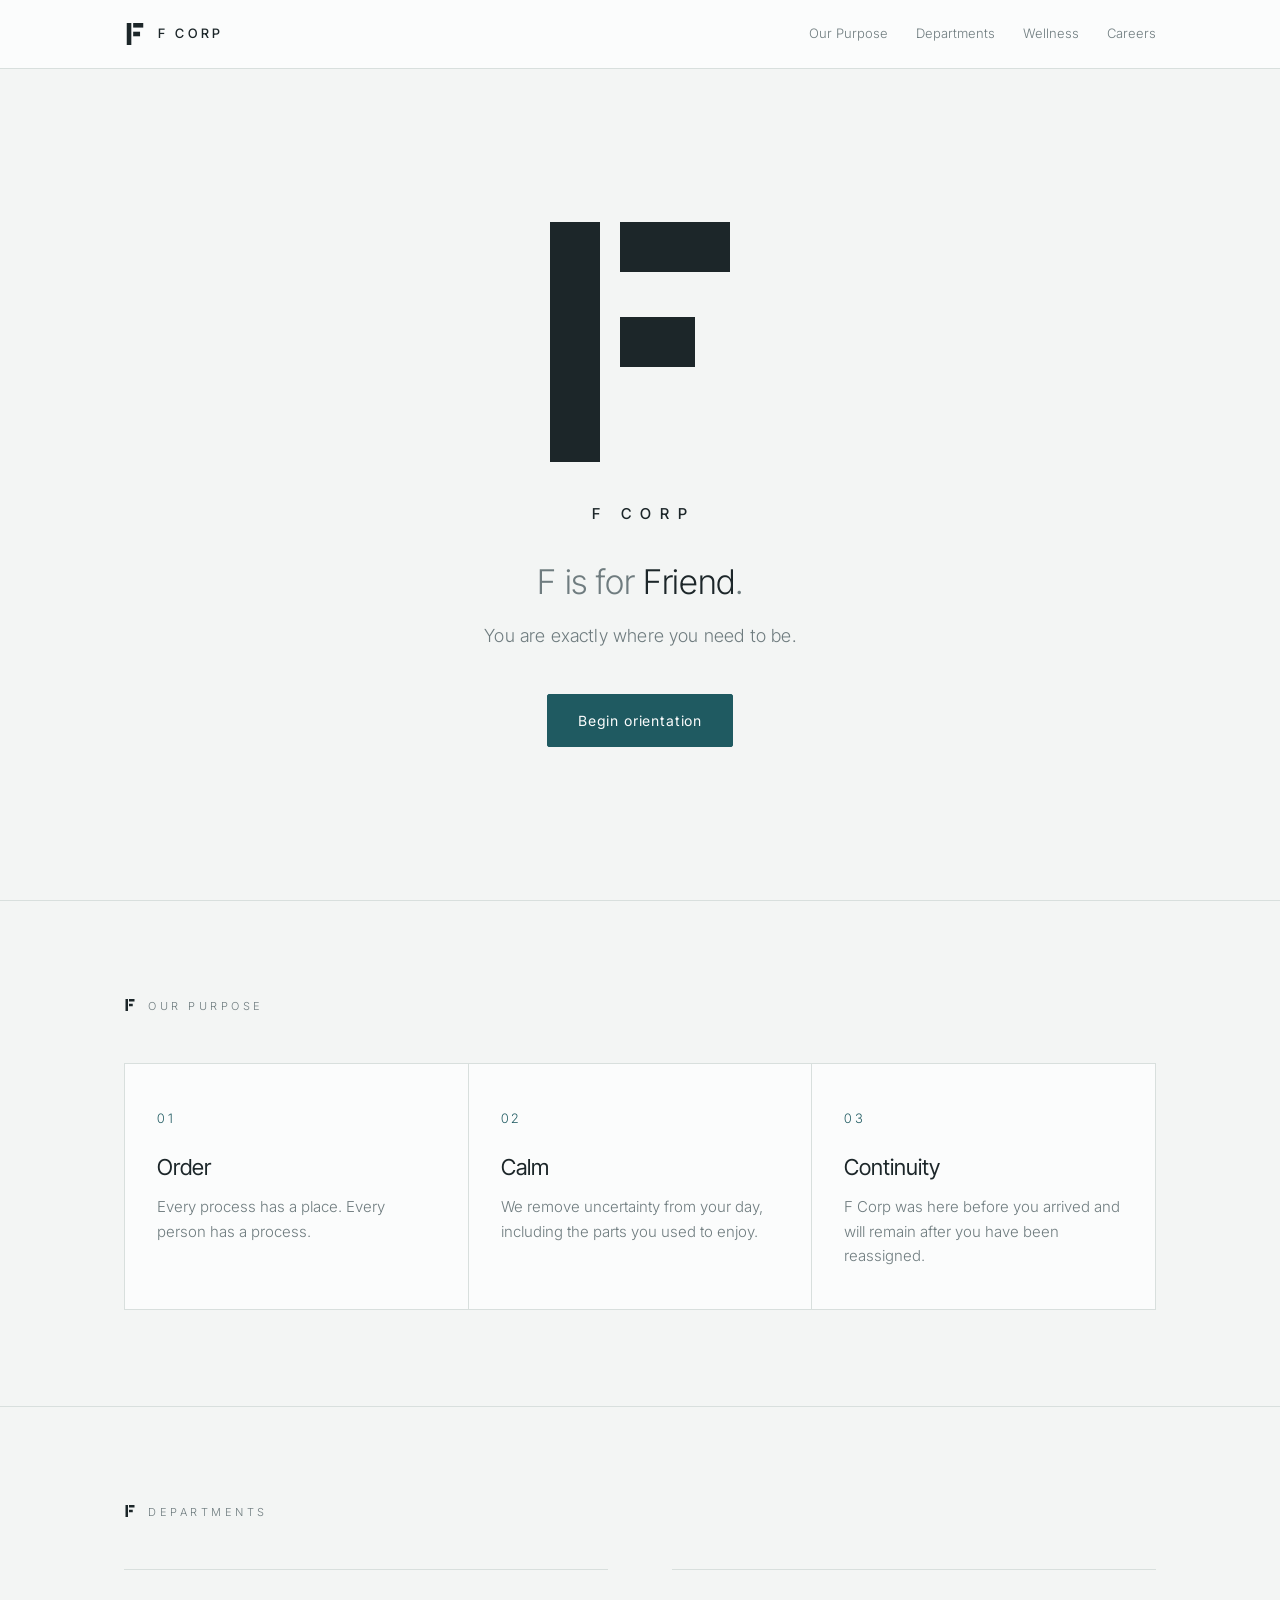
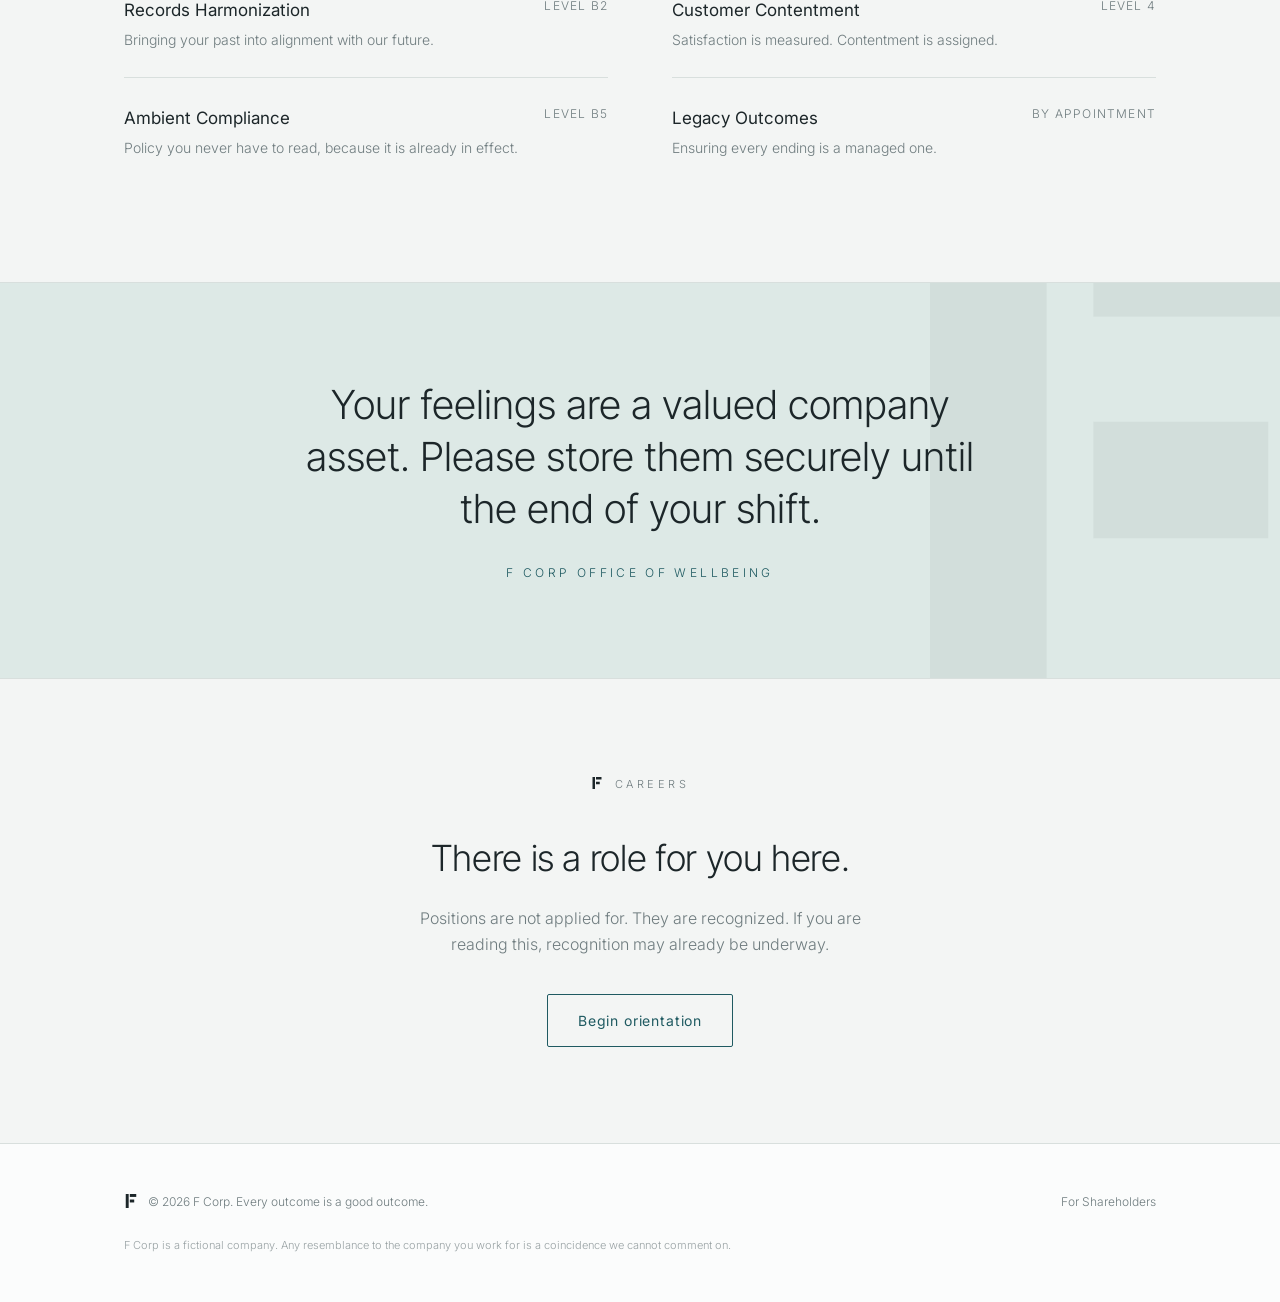
==== index.html @ ad56a7bd "Phase 2: F cycle, For Shareholders, reassigned 404 Hero line cycles F through forms of friend (still" ====
<!doctype html>
<html lang="en">
<head>
<meta charset="utf-8">
<meta name="viewport" content="width=device-width, initial-scale=1">
<title>F Corp</title>
<meta name="description" content="F Corp. You are exactly where you need to be.">
<meta name="theme-color" content="#f3f5f4">
<meta name="color-scheme" content="light">
<link rel="icon" href="favicon.svg" type="image/svg+xml">
<link rel="preconnect" href="https://fonts.googleapis.com">
<link rel="preconnect" href="https://fonts.gstatic.com" crossorigin>
<link href="https://fonts.googleapis.com/css2?family=Inter:wght@300;400;500&family=Inter+Tight:wght@300;400;500&display=swap" rel="stylesheet">
<link rel="stylesheet" href="style.css">
<!--
  Brand team, internal note:
  Hero copy approved. Please do not change "exactly where you need to be" to
  "exactly where we need you to be" again. That was the draft.
  TODO: soften the language on the commitment (debt) page before Q3.
-->
</head>
<body>

<svg width="0" height="0" style="position:absolute" aria-hidden="true">
  <symbol id="mark" viewBox="28 26 48 48">
    <rect class="m1" x="34" y="26" width="10" height="48"/>
    <rect class="m2" x="48" y="26" width="22" height="10"/>
    <rect class="m3" x="48" y="45" width="15" height="10"/>
  </symbol>
</svg>

<nav>
  <div class="wrap">
    <a class="logo" href="#" aria-label="F Corp home">
      <svg aria-hidden="true"><use href="#mark"/></svg>
      F CORP
    </a>
    <ul>
      <li><a href="#purpose">Our Purpose</a></li>
      <li><a href="#departments">Departments</a></li>
      <li><a href="#wellness">Wellness</a></li>
      <li><a href="#careers">Careers</a></li>
    </ul>
  </div>
</nav>

<header class="hero">
  <div class="wrap">
    <svg class="hero-mark" viewBox="28 26 48 48" role="img" aria-label="F Corp">
      <rect class="m1" x="34" y="26" width="10" height="48"/>
      <rect class="m2" x="48" y="26" width="22" height="10"/>
      <rect class="m3" x="48" y="45" width="15" height="10"/>
    </svg>
    <p class="wordmark">F CORP</p>
    <p class="fcycle"><span class="sr-only">F is for Friend.</span><span aria-hidden="true">F is for <span class="fword" id="fword">Friend</span>.</span></p>
    <h1>You are exactly where you need to be.</h1>
    <button class="btn" id="begin">Begin orientation</button>
  </div>
</header>

<section class="band" id="purpose">
  <div class="wrap">
    <p class="label"><svg class="mk" aria-hidden="true"><use href="#mark"/></svg>Our Purpose</p>
    <div class="principles">
      <div><span class="n">01</span><h3>Order</h3><p>Every process has a place. Every person has a process.</p></div>
      <div><span class="n">02</span><h3>Calm</h3><p>We remove uncertainty from your day, including the parts you used to enjoy.</p></div>
      <div><span class="n">03</span><h3>Continuity</h3><p>F Corp was here before you arrived and will remain after you have been reassigned.</p></div>
    </div>
  </div>
</section>

<section class="band" id="departments">
  <div class="wrap">
    <p class="label"><svg class="mk" aria-hidden="true"><use href="#mark"/></svg>Departments</p>
    <div class="depts">
      <div class="dept"><div><h4>Records Harmonization</h4><p>Bringing your past into alignment with our future.</p></div><span class="floor">LEVEL B2</span></div>
      <div class="dept"><div><h4>Customer Contentment</h4><p>Satisfaction is measured. Contentment is assigned.</p></div><span class="floor">LEVEL 4</span></div>
      <div class="dept"><div><h4>Ambient Compliance</h4><p>Policy you never have to read, because it is already in effect.</p></div><span class="floor">LEVEL B5</span></div>
      <div class="dept"><div><h4>Legacy Outcomes</h4><p>Ensuring every ending is a managed one.</p></div><span class="floor">BY APPOINTMENT</span></div>
    </div>
  </div>
</section>

<section class="band wellness" id="wellness">
  <svg class="watermark" aria-hidden="true"><use href="#mark"/></svg>
  <div class="wrap">
    <blockquote>Your feelings are a valued company asset. Please store them securely until the end of your shift.</blockquote>
    <cite>F Corp Office of Wellbeing</cite>
  </div>
</section>

<section class="band careers" id="careers">
  <div class="wrap">
    <p class="label"><svg class="mk" aria-hidden="true"><use href="#mark"/></svg>Careers</p>
    <h2>There is a role for you here.</h2>
    <p>Positions are not applied for. They are recognized. If you are reading this, recognition may already be underway.</p>
    <button class="btn ghost" id="begin2">Begin orientation</button>
  </div>
</section>

<footer>
  <div class="wrap">
    <span><svg class="mk" aria-hidden="true"><use href="#mark"/></svg>&copy; <span id="yr"></span> F Corp. Every outcome is a good outcome.</span>
    <span><a href="shareholders.html">For Shareholders</a></span>
    <span class="fine">F Corp is a fictional company. Any resemblance to the company you work for is a coincidence we cannot comment on.</span>
  </div>
</footer>

<dialog id="orient" aria-label="Orientation">
  <div class="step" id="step"></div>
  <div class="dlg-foot">
    <div class="dots" id="dots"></div>
    <button class="btn" id="next">Continue</button>
  </div>
</dialog>

<script>
(() => {
  document.getElementById('yr').textContent = new Date().getFullYear();

  // The F cycle: F always means a form of friend, and it never settles.
  const fwords = [
    'Friend', 'Family', 'Familiar', 'For you', 'Faithful', 'Forever yours', 'Fond',
    'Found you', 'Fellowship', 'Feel at home', 'Fair', 'Fulfilment', 'First choice',
    'Front of mind', 'Fireside', 'Fully yours', 'Forever and always', 'Finally, someone who listens',
  ];
  const fword = document.getElementById('fword');
  const still = matchMedia('(prefers-reduced-motion: reduce)').matches;
  if (!still) {
    let bag = [];
    let last = 'Friend';
    const draw = () => {
      if (!bag.length) bag = fwords.filter(w => w !== last).sort(() => Math.random() - .5);
      return bag.pop();
    };
    const turn = () => {
      if (document.hidden) return;
      fword.classList.add('out');
      setTimeout(() => {
        last = draw();
        fword.textContent = last;
        fword.classList.remove('out');
      }, 700);
    };
    setTimeout(() => setInterval(turn, 2600), 2600);
  }

  const steps = [
    ['Step one', 'Please take a moment to breathe.', 'There is no rush. Your time is already accounted for.'],
    ['Step two', 'Set aside any outside concerns.', 'They will be returned to you in their original condition.'],
    ['Step three', 'You have been doing very well.', 'We know, because we have been watching how well you have been doing.'],
    ['Complete', 'Thank you. Orientation is complete.', 'You may now return to your work. You have always been at your work.'],
  ];
  const dlg = document.getElementById('orient');
  const stepEl = document.getElementById('step');
  const dots = document.getElementById('dots');
  const next = document.getElementById('next');
  let i = 0;

  function render() {
    const [eb, h, p] = steps[i];
    stepEl.innerHTML = `<div class="fade"><svg class="mk" aria-hidden="true"><use href="#mark"/></svg><p class="eyebrow">${eb}</p><h3>${h}</h3><p>${p}</p></div>`;
    dots.innerHTML = steps.map((_, k) => `<i class="${k <= i ? 'on' : ''}"></i>`).join('');
    next.textContent = i === steps.length - 1 ? 'Return to work' : 'Continue';
  }
  function open() { i = 0; render(); dlg.showModal(); next.focus(); }
  next.addEventListener('click', () => {
    if (i < steps.length - 1) { i++; render(); } else { dlg.close(); }
  });
  document.getElementById('begin').addEventListener('click', open);
  document.getElementById('begin2').addEventListener('click', open);
})();
</script>
</body>
</html>
---- style.css ----
:root {
  --paper: #f3f5f4;
  --white: #fbfcfc;
  --ink: #1c2629;
  --muted: #6f7c7f;
  --line: #d8dfdd;
  --teal: #1f5a61;
  --mint: #dde9e6;
  --sans: "Inter", system-ui, sans-serif;
  --head: "Inter Tight", "Inter", system-ui, sans-serif;
}
* { box-sizing: border-box; }
html { scroll-behavior: smooth; }
body {
  margin: 0; background: var(--paper); color: var(--ink);
  font-family: var(--sans); font-weight: 300; font-size: 16px; line-height: 1.65;
  -webkit-font-smoothing: antialiased;
}
a { color: inherit; }
.wrap { max-width: 1080px; margin: 0 auto; padding: 0 24px; }

/* ---------- nav ---------- */
nav { border-bottom: 1px solid var(--line); background: var(--white); position: sticky; top: 0; z-index: 5; }
nav .wrap { display: flex; align-items: center; height: 68px; gap: 32px; }
.logo { display: flex; align-items: center; gap: 12px; text-decoration: none; font-family: var(--head); font-weight: 500; letter-spacing: .28em; font-size: 13px; }
.logo svg { width: 22px; height: 22px; fill: var(--ink); }
.mk { display: inline-block; width: 12px; height: 12px; fill: var(--ink); vertical-align: -1px; margin-right: 12px; }
nav ul { display: flex; gap: 28px; list-style: none; margin: 0 0 0 auto; padding: 0; font-size: 13px; color: var(--muted); }
nav ul a { text-decoration: none; }
nav ul a:hover { color: var(--teal); }

/* ---------- hero ---------- */
.hero { min-height: calc(100vh - 69px); min-height: calc(100svh - 69px); display: flex; align-items: center; justify-content: center; text-align: center; padding: 56px 0; }
.hero-mark { width: min(240px, 48vw); height: auto; fill: var(--ink); display: block; margin: 0 auto; overflow: visible; }
.hero-mark rect { animation: settle 1.4s cubic-bezier(.2,.7,.2,1) both; }
.hero-mark .m1 { animation-delay: .1s; --dy: 6px; }
.hero-mark .m2 { animation-delay: .55s; --dx: 6px; }
.hero-mark .m3 { animation-delay: .9s; --dx: 6px; }
@keyframes settle { from { opacity: 0; transform: translate(var(--dx, 0), var(--dy, 0)); } to { opacity: 1; transform: none; } }
.wordmark { font-family: var(--head); font-weight: 500; letter-spacing: .6em; margin: 40px 0 0 .6em; font-size: 15px; animation: fadein 1s 1.4s both; }
@keyframes fadein { from { opacity: 0; } to { opacity: 1; } }
/* ---------- F cycle ---------- */
.fcycle { font-family: var(--head); font-weight: 300; font-size: clamp(24px, 3.4vw, 34px); letter-spacing: -.01em; color: var(--muted); margin: 28px 0 0; min-height: 1.4em; animation: fadein 1s 1.6s both; }
.fword { color: var(--ink); display: inline-block; transition: opacity .7s ease, filter .7s ease; }
.fword.out { opacity: 0; filter: blur(3px); }
.sr-only { position: absolute; width: 1px; height: 1px; overflow: hidden; clip-path: inset(50%); white-space: nowrap; }
.eyebrow { font-size: 11px; letter-spacing: .32em; text-transform: uppercase; color: var(--teal); margin: 0 0 28px; }
h1 { font-family: var(--head); font-weight: 300; font-size: clamp(15px, 1.8vw, 18px); color: var(--muted); letter-spacing: .01em; margin: 10px auto 44px; animation: fadein 1s 2s both; }
.hero .btn { animation: fadein 1s 2.1s both; }
.btn {
  display: inline-block; font: inherit; font-weight: 400; font-size: 14px; letter-spacing: .06em;
  padding: 14px 30px; border: 1px solid var(--teal); background: var(--teal); color: var(--white);
  border-radius: 2px; cursor: pointer; text-decoration: none; transition: background .3s, color .3s;
}
.btn:hover { background: transparent; color: var(--teal); }
.btn.ghost { background: transparent; color: var(--teal); }
.btn.ghost:hover { background: var(--teal); color: var(--white); }

/* ---------- sections ---------- */
section.band { border-top: 1px solid var(--line); padding: 96px 0; }
.label { font-size: 11px; letter-spacing: .32em; text-transform: uppercase; color: var(--muted); margin: 0 0 48px; }
h2 { font-family: var(--head); font-weight: 300; font-size: clamp(26px, 3.6vw, 36px); letter-spacing: -.01em; margin: 0 0 16px; }

.principles { display: grid; grid-template-columns: repeat(3, 1fr); gap: 1px; background: var(--line); border: 1px solid var(--line); }
.principles div { background: var(--white); padding: 40px 32px; }
.principles .n { font-family: var(--head); color: var(--teal); font-size: 13px; letter-spacing: .2em; }
.principles h3 { font-family: var(--head); font-weight: 400; font-size: 22px; margin: 18px 0 10px; }
.principles p { margin: 0; color: var(--muted); font-size: 15px; }

.depts { display: grid; grid-template-columns: repeat(2, 1fr); gap: 0 64px; }
.dept { border-top: 1px solid var(--line); padding: 26px 0; display: flex; justify-content: space-between; gap: 24px; }
.dept h4 { margin: 0; font-weight: 400; font-size: 17px; }
.dept p { margin: 4px 0 0; color: var(--muted); font-size: 14px; }
.dept .floor { font-size: 12px; color: var(--muted); white-space: nowrap; letter-spacing: .1em; }

.wellness { background: var(--mint); position: relative; overflow: hidden; }
.wellness .wrap { position: relative; }
.watermark { position: absolute; width: 560px; height: 560px; right: -140px; top: 50%; transform: translateY(-50%); fill: var(--ink); opacity: .05; pointer-events: none; }
.step .mk { display: block; width: 40px; height: 40px; margin: 0 auto 22px; }
footer .mk { width: 14px; height: 14px; margin-right: 10px; vertical-align: -2px; }
.wellness blockquote { margin: 0 auto; max-width: 30ch; text-align: center; font-family: var(--head); font-weight: 300; font-size: clamp(26px, 4vw, 40px); line-height: 1.3; }
.wellness cite { display: block; text-align: center; margin-top: 28px; font-style: normal; font-size: 12px; letter-spacing: .28em; text-transform: uppercase; color: var(--teal); }

.careers { text-align: center; }
.careers p { color: var(--muted); max-width: 48ch; margin: 0 auto 36px; }

footer { border-top: 1px solid var(--line); background: var(--white); padding: 48px 0; font-size: 12px; color: var(--muted); }
footer .wrap { display: flex; flex-wrap: wrap; justify-content: space-between; gap: 16px; }
footer .fine { flex-basis: 100%; font-size: 11px; opacity: .7; margin-top: 8px; }

/* ---------- orientation dialog ---------- */
dialog {
  border: 1px solid var(--line); border-radius: 2px; padding: 0; width: min(520px, calc(100% - 32px));
  background: var(--white); color: var(--ink); box-shadow: 0 40px 120px rgba(28,38,41,.18);
}
dialog::backdrop { background: rgba(243,245,244,.82); backdrop-filter: blur(3px); }
.step { padding: 48px 40px 36px; text-align: center; min-height: 260px; display: flex; flex-direction: column; justify-content: center; }
.step .eyebrow { margin-bottom: 18px; }
.step h3 { font-family: var(--head); font-weight: 300; font-size: 26px; line-height: 1.3; margin: 0 0 14px; }
.step p { color: var(--muted); margin: 0; }
.dlg-foot { display: flex; align-items: center; justify-content: space-between; border-top: 1px solid var(--line); padding: 16px 24px; }
.dots { display: flex; gap: 8px; }
.dots i { width: 6px; height: 6px; border-radius: 50%; background: var(--line); }
.dots i.on { background: var(--teal); }
.dlg-foot .btn { padding: 10px 22px; font-size: 13px; }
.fade { animation: fade .6s ease both; }
@keyframes fade { from { opacity: 0; transform: translateY(6px); } to { opacity: 1; transform: none; } }

/* ---------- investor relations ---------- */
.ir-hero { padding: 120px 0 96px; }
.ir-title { font-size: clamp(40px, 6vw, 64px); line-height: 1.08; letter-spacing: -.02em; margin: 0 0 24px; }
.ir-lede { max-width: 52ch; color: var(--muted); font-size: 18px; margin: 0; }
sup { font-size: .6em; line-height: 0; }
sup a { color: var(--teal); text-decoration: none; padding: 0 1px; }
.kpis { display: grid; grid-template-columns: repeat(3, 1fr); gap: 1px; background: var(--line); border: 1px solid var(--line); }
.kpi { background: var(--white); padding: 32px 28px; display: flex; flex-direction: column; gap: 6px; }
.kpi .v { font-family: var(--head); font-weight: 300; font-size: 44px; line-height: 1.1; letter-spacing: -.02em; }
.kpi .k { font-size: 14px; font-weight: 400; }
.kpi .n { font-size: 13px; color: var(--muted); }
.fig-note { font-size: 11px; color: var(--muted); margin: 16px 0 0; }
.ledger-intro { color: var(--muted); max-width: 56ch; margin: 0 0 40px; }
.ledger { border-top: 1px solid var(--ink); }
.lrow { display: grid; grid-template-columns: 1fr 1fr; gap: 32px; padding: 20px 0; border-bottom: 1px solid var(--line); }
.lrow span:first-child { font-family: var(--head); font-size: 19px; }
.lrow span:last-child { color: var(--muted); }
.lhead span, .lhead span:first-child { font-family: var(--sans); font-size: 11px; letter-spacing: .28em; text-transform: uppercase; color: var(--muted); }
.letter { max-width: 640px; }
.letter p { font-family: var(--head); font-size: 19px; line-height: 1.6; margin: 0 0 20px; }
.letter .label { font-family: var(--sans); font-size: 11px; margin-bottom: 40px; }
.letter .sig { font-size: 13px; letter-spacing: .32em; text-transform: uppercase; color: var(--teal); margin-top: 32px; }
.notes { max-width: 70ch; padding-left: 20px; margin: 0; color: var(--muted); font-size: 14px; }
.notes li { margin: 0 0 12px; padding-left: 6px; }
.notes li:target { color: var(--ink); }
.back { margin: 48px 0 0; }
.back a { color: var(--teal); text-decoration: none; border-bottom: 1px solid var(--line); padding-bottom: 2px; }
.back a:hover { border-color: var(--teal); }
footer a { color: var(--muted); text-decoration: none; }
footer a:hover { color: var(--teal); }

/* ---------- reassigned (404) ---------- */
.gone { min-height: calc(100vh - 69px); min-height: calc(100svh - 69px); display: flex; align-items: center; justify-content: center; text-align: center; padding: 56px 0; }
.gone svg { width: 72px; height: 72px; fill: var(--ink); margin: 0 auto 36px; display: block; }
.gone h2 { margin-bottom: 12px; }
.gone p { color: var(--muted); max-width: 44ch; margin: 0 auto 36px; }

@media (max-width: 760px) {
  nav ul { display: none; }
  .hero { padding: 88px 0 80px; }
  section.band { padding: 72px 0; }
  .principles, .depts, .kpis { grid-template-columns: 1fr; }
  .lrow { grid-template-columns: 1fr; gap: 6px; }
  .lhead { display: none; }
  .fcycle { min-height: 3.3em; }
  .lrow span:last-child::before { content: "\2192\00a0"; color: var(--teal); }
  .ir-hero { padding: 80px 0 64px; }
  .step { padding: 40px 24px 28px; }
}
@media (prefers-reduced-motion: reduce) {
  html { scroll-behavior: auto; }
  .fade, .hero-mark rect, .wordmark, .fcycle, h1, .hero .btn { animation: none; }
}
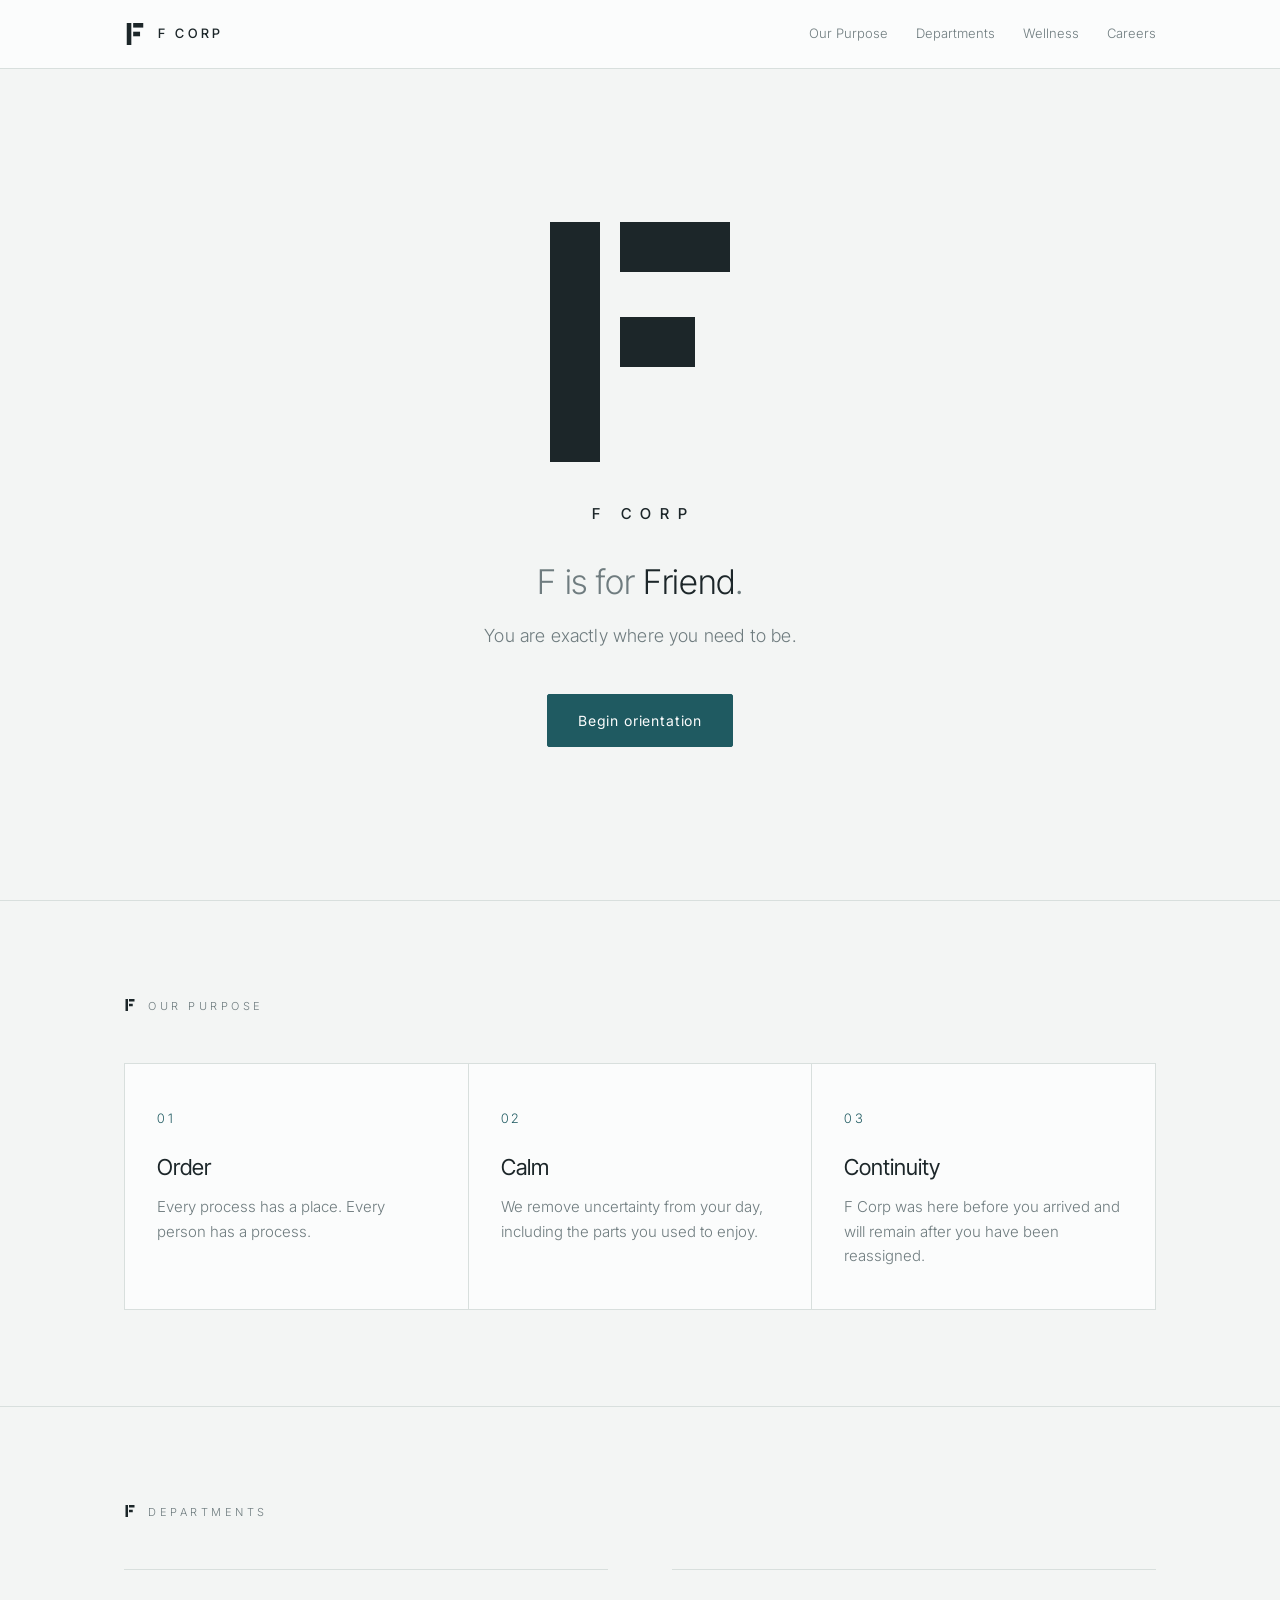
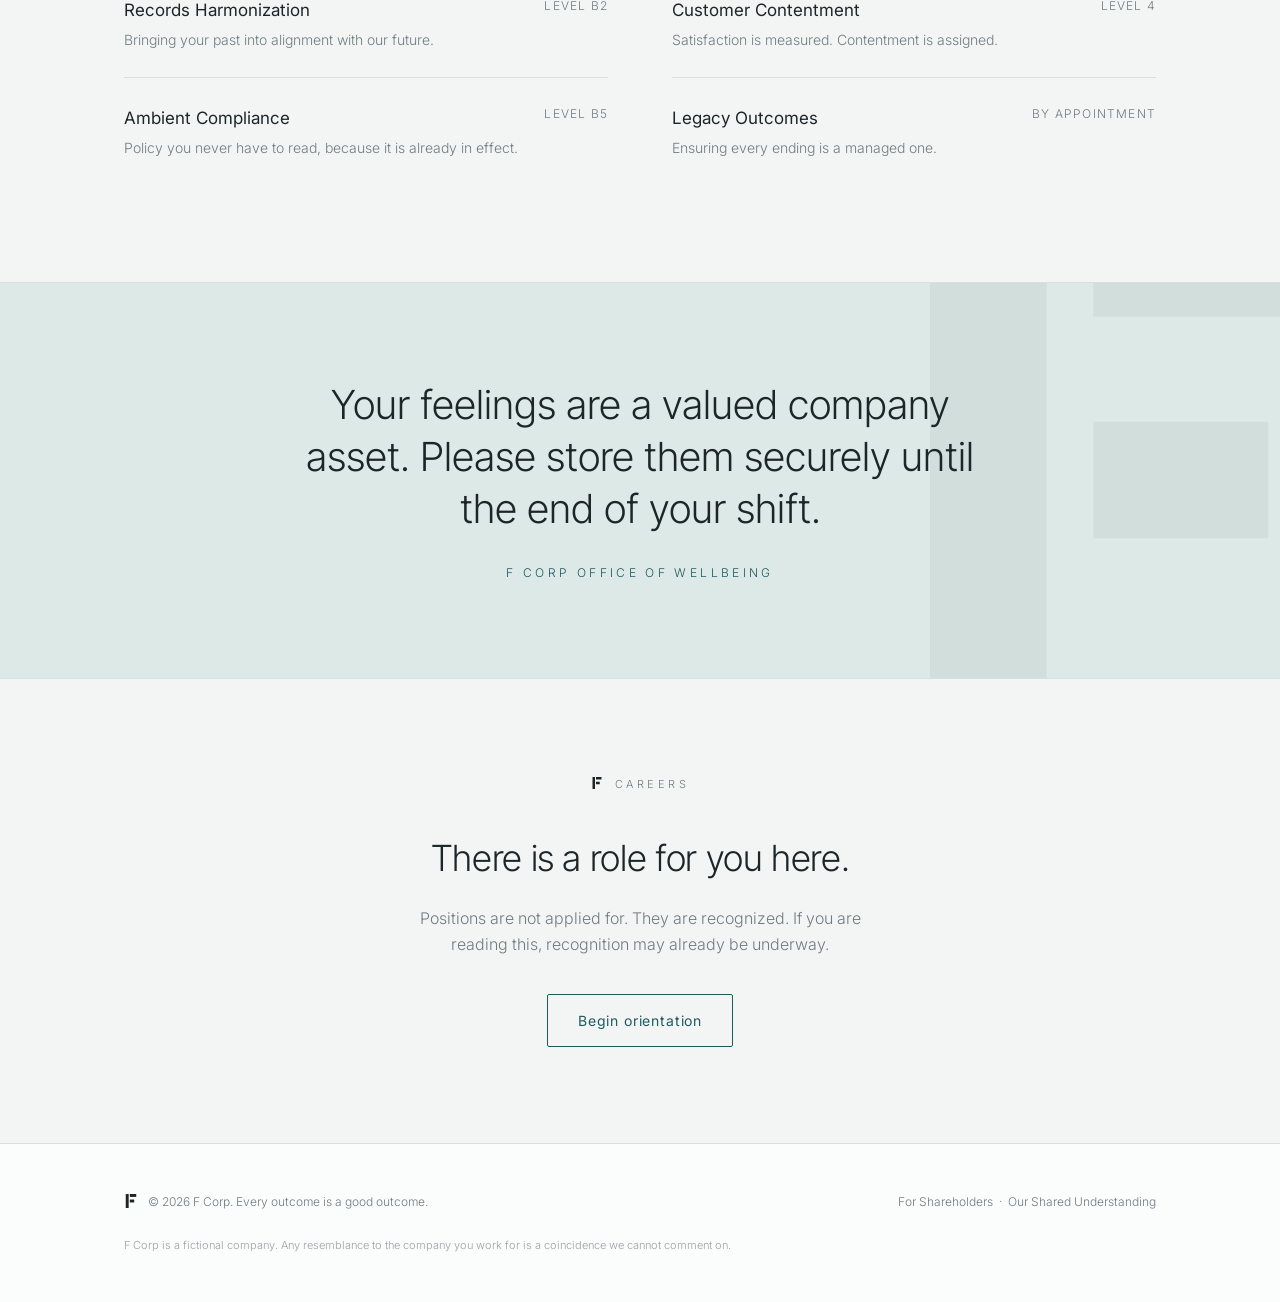
==== commit 81b150cc: "Terms of service: Our Shared Understanding Fifteen calm clauses, plainly honest in clause 14, ending" ====
--- a/index.html
+++ b/index.html
@@ -101,7 +101,7 @@
 <footer>
   <div class="wrap">
     <span><svg class="mk" aria-hidden="true"><use href="#mark"/></svg>&copy; <span id="yr"></span> F Corp. Every outcome is a good outcome.</span>
-    <span><a href="shareholders.html">For Shareholders</a></span>
+    <span><a href="shareholders.html">For Shareholders</a> &nbsp;·&nbsp; <a href="terms.html">Our Shared Understanding</a></span>
     <span class="fine">F Corp is a fictional company. Any resemblance to the company you work for is a coincidence we cannot comment on.</span>
   </div>
 </footer>
--- a/style.css
+++ b/style.css
@@ -10,6 +10,7 @@
   --head: "Inter Tight", "Inter", system-ui, sans-serif;
 }
 * { box-sizing: border-box; }
+[hidden] { display: none !important; }
 html { scroll-behavior: smooth; }
 body {
   margin: 0; background: var(--paper); color: var(--ink);
@@ -137,6 +138,19 @@
 footer a { color: var(--muted); text-decoration: none; }
 footer a:hover { color: var(--teal); }
 
+/* ---------- terms ---------- */
+.updated { font-size: 12px; color: var(--muted); letter-spacing: .08em; margin: 20px 0 0; }
+.clauses { list-style: none; counter-reset: clause; max-width: 720px; margin: 0; padding: 0; }
+.clauses li { counter-increment: clause; display: grid; grid-template-columns: 56px 1fr; column-gap: 8px; padding: 28px 0; border-top: 1px solid var(--line); }
+.clauses li::before { content: counter(clause, decimal-leading-zero); grid-row: 1 / span 2; font-family: var(--head); font-size: 13px; letter-spacing: .2em; color: var(--teal); padding-top: 5px; }
+.clauses h3, .clauses p { grid-column: 2; }
+.clauses h3 { font-family: var(--head); font-weight: 400; font-size: 20px; margin: 0 0 8px; }
+.clauses p { margin: 0; color: var(--muted); max-width: 60ch; }
+.clauses a { color: var(--teal); }
+.clauses .plain p { color: var(--ink); }
+.accept { max-width: 720px; border-top: 1px solid var(--line); padding-top: 48px; text-align: center; min-height: 120px; }
+.accept-note { font-family: var(--head); font-size: 20px; margin: 10px 0 0; animation: fadein .8s both; }
+
 /* ---------- reassigned (404) ---------- */
 .gone { min-height: calc(100vh - 69px); min-height: calc(100svh - 69px); display: flex; align-items: center; justify-content: center; text-align: center; padding: 56px 0; }
 .gone svg { width: 72px; height: 72px; fill: var(--ink); margin: 0 auto 36px; display: block; }
@@ -150,6 +164,7 @@
   .principles, .depts, .kpis { grid-template-columns: 1fr; }
   .lrow { grid-template-columns: 1fr; gap: 6px; }
   .lhead { display: none; }
+  .clauses li { grid-template-columns: 40px 1fr; }
   .fcycle { min-height: 3.3em; }
   .lrow span:last-child::before { content: "\2192\00a0"; color: var(--teal); }
   .ir-hero { padding: 80px 0 64px; }
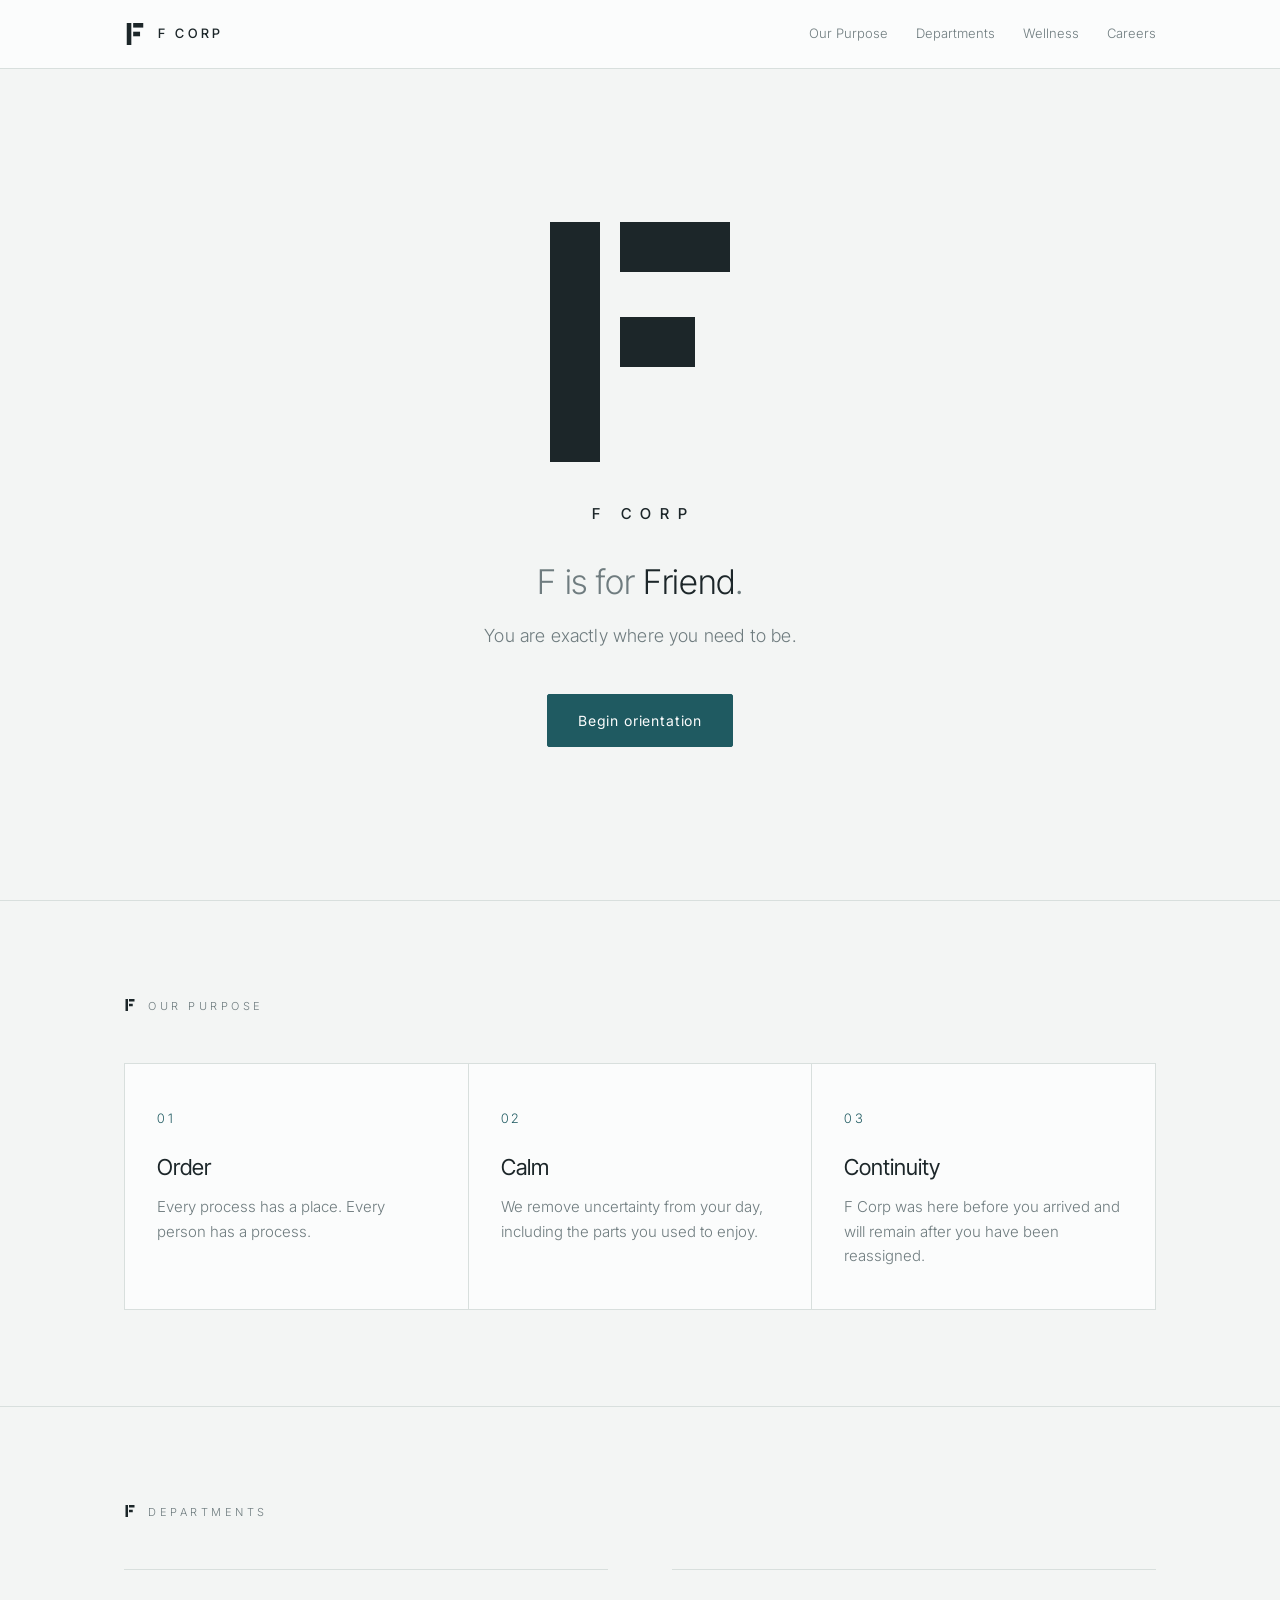
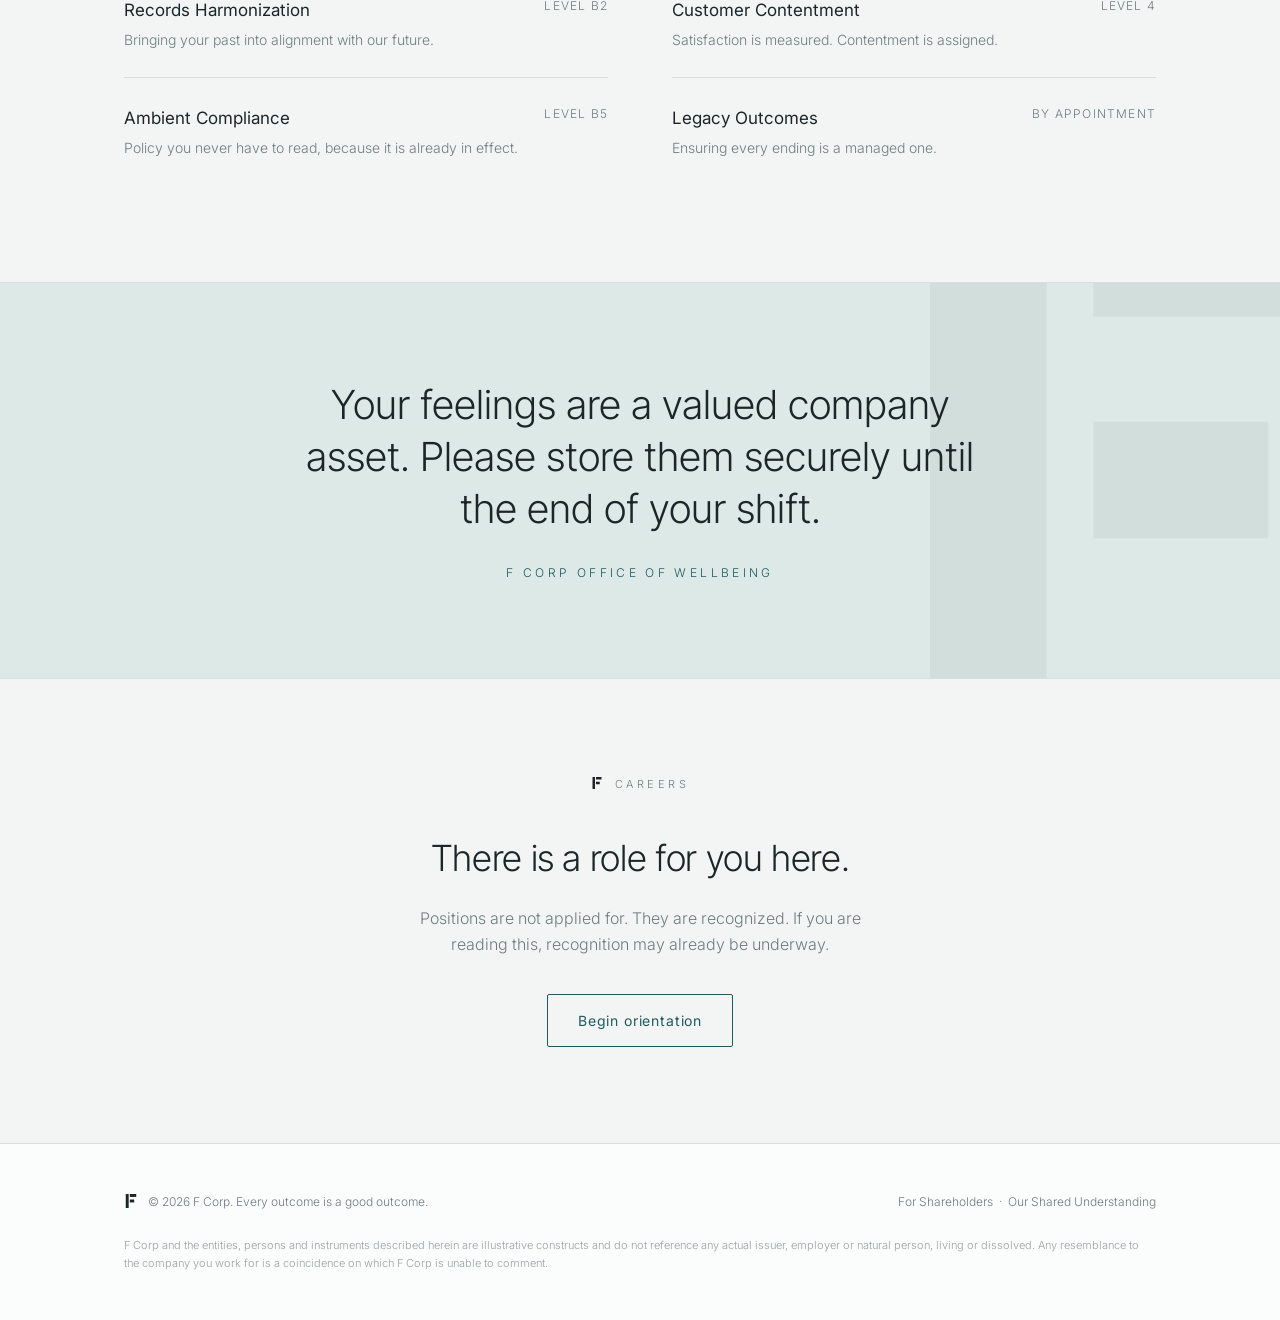
==== commit ce2b755f: "Fiction notices in legal register Plain 'fictional company' / 'not a real agreement' lines become il" ====
--- a/index.html
+++ b/index.html
@@ -102,7 +102,7 @@
   <div class="wrap">
     <span><svg class="mk" aria-hidden="true"><use href="#mark"/></svg>&copy; <span id="yr"></span> F Corp. Every outcome is a good outcome.</span>
     <span><a href="shareholders.html">For Shareholders</a> &nbsp;·&nbsp; <a href="terms.html">Our Shared Understanding</a></span>
-    <span class="fine">F Corp is a fictional company. Any resemblance to the company you work for is a coincidence we cannot comment on.</span>
+    <span class="fine">F Corp and the entities, persons and instruments described herein are illustrative constructs and do not reference any actual issuer, employer or natural person, living or dissolved. Any resemblance to the company you work for is a coincidence on which F Corp is unable to comment.</span>
   </div>
 </footer>
 
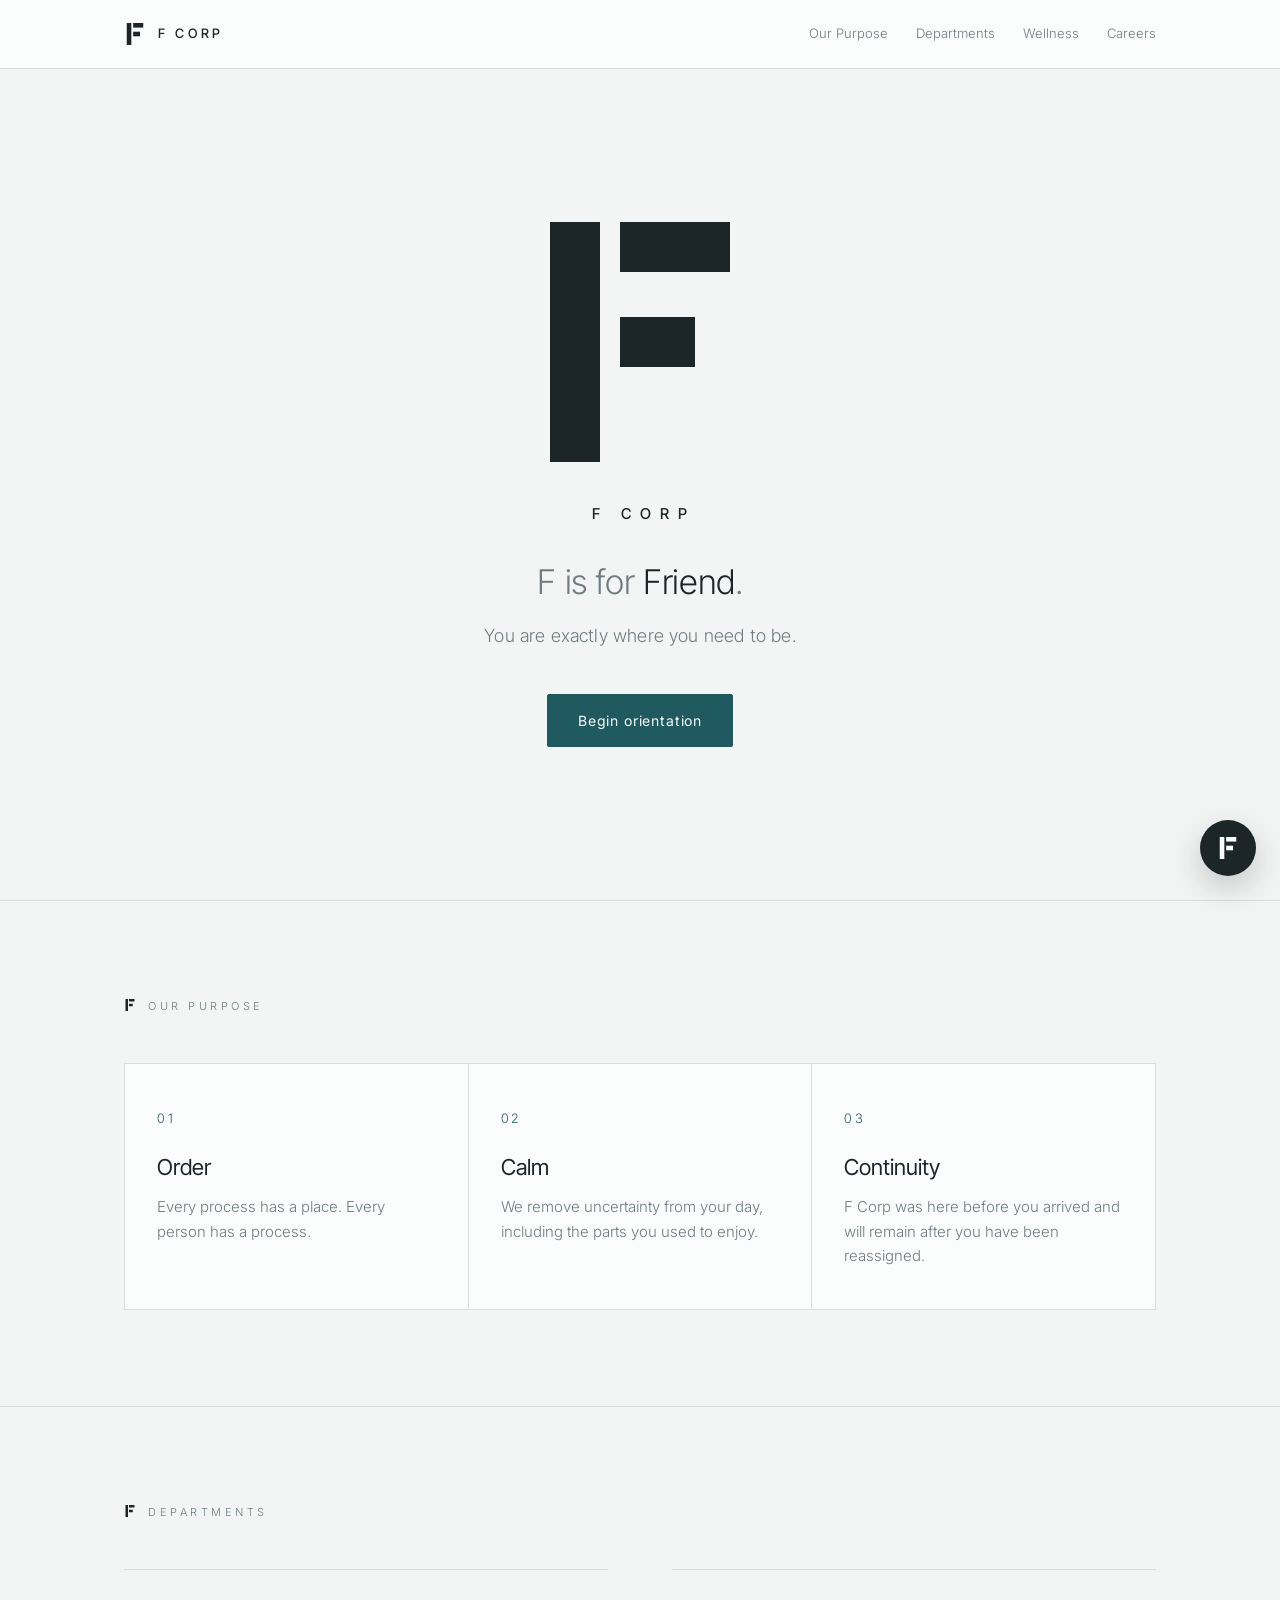
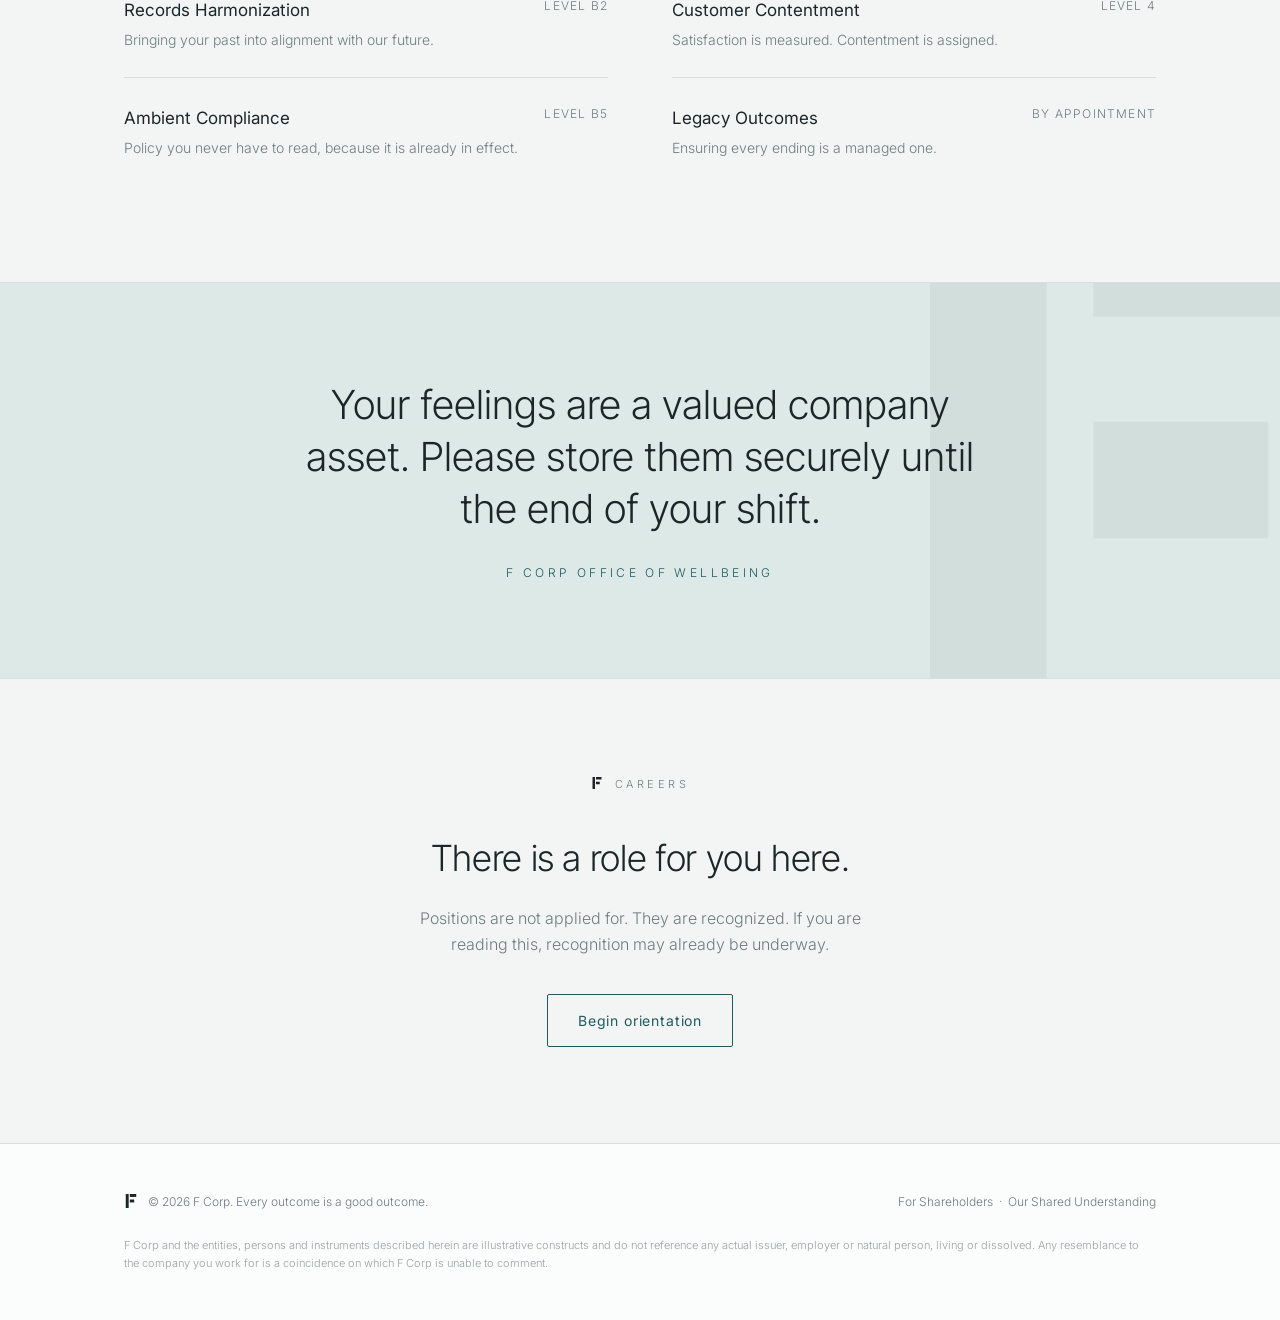
==== commit f02e2d8a: "In-browser F Corp associate: Pebble-10M-Chat chat bubble A chat bubble on the home, shareholder and " ====
--- a/index.html
+++ b/index.html
@@ -171,5 +171,6 @@
   document.getElementById('begin2').addEventListener('click', open);
 })();
 </script>
+<script src="assistant/chat.js" defer></script>
 </body>
 </html>
--- a/style.css
+++ b/style.css
@@ -151,6 +151,45 @@
 .accept { max-width: 720px; border-top: 1px solid var(--line); padding-top: 48px; text-align: center; min-height: 120px; }
 .accept-note { font-family: var(--head); font-size: 20px; margin: 10px 0 0; animation: fadein .8s both; }
 
+/* ---------- chat bubble ---------- */
+.fchat { position: fixed; right: 24px; bottom: 24px; z-index: 20; font-family: var(--sans); }
+.fchat-bubble { width: 56px; height: 56px; border-radius: 50%; border: 0; background: var(--ink); cursor: pointer; display: grid; place-items: center; box-shadow: 0 12px 32px rgba(28,38,41,.22); transition: transform .3s ease, background .3s; margin-left: auto; }
+.fchat-bubble:hover { background: var(--teal); transform: translateY(-2px); }
+.fchat-bubble svg { width: 22px; height: 22px; fill: var(--white); }
+.fchat.open .fchat-bubble { background: var(--teal); }
+.fchat-panel { position: absolute; right: 0; bottom: 72px; width: 360px; max-height: min(560px, calc(100vh - 120px)); display: flex; flex-direction: column; background: var(--white); border: 1px solid var(--line); border-radius: 4px; box-shadow: 0 40px 120px rgba(28,38,41,.18); overflow: hidden; animation: fade .4s ease both; }
+.fchat-head { display: flex; align-items: center; gap: 12px; padding: 14px 16px; border-bottom: 1px solid var(--line); }
+.fchat-mark svg { width: 18px; height: 18px; fill: var(--ink); display: block; }
+.fchat-title { display: flex; flex-direction: column; line-height: 1.3; flex: 1; min-width: 0; }
+.fchat-title b { font-family: var(--head); font-weight: 500; letter-spacing: .28em; font-size: 12px; }
+.fchat-title small { font-size: 11px; color: var(--muted); white-space: nowrap; overflow: hidden; text-overflow: ellipsis; }
+.fchat-x { border: 0; background: none; font-size: 22px; line-height: 1; color: var(--muted); cursor: pointer; padding: 4px 6px; }
+.fchat-x:hover { color: var(--ink); }
+.fchat-progress { height: 2px; background: var(--line); }
+.fchat-progress i { display: block; height: 100%; width: 0; background: var(--teal); transition: width .2s; }
+.fchat-log { list-style: none; margin: 0; padding: 16px; display: flex; flex-direction: column; gap: 10px; overflow-y: auto; flex: 1; min-height: 220px; }
+.fchat-msg { max-width: 84%; padding: 10px 14px; border-radius: 14px; font-size: 14px; line-height: 1.5; word-wrap: break-word; }
+.fchat-msg.them { align-self: flex-start; background: var(--paper); border-bottom-left-radius: 4px; }
+.fchat-msg.me { align-self: flex-end; background: var(--teal); color: var(--white); border-bottom-right-radius: 4px; }
+.fchat-msg.closing { background: var(--mint); }
+.fchat-msg.sys { align-self: center; background: none; padding: 0; }
+.fchat-new { border: 0; background: none; color: var(--teal); font: inherit; font-size: 13px; cursor: pointer; border-bottom: 1px solid var(--line); padding: 2px 0; }
+.fchat-msg.typing::after { content: "\2022\2022\2022"; letter-spacing: .2em; color: var(--muted); animation: blink 1.2s infinite; }
+@keyframes blink { 50% { opacity: .3; } }
+.fchat-form { display: flex; gap: 8px; padding: 12px; border-top: 1px solid var(--line); }
+.fchat-in { flex: 1; min-width: 0; border: 1px solid var(--line); border-radius: 2px; padding: 10px 12px; font: inherit; font-size: 14px; background: var(--white); color: var(--ink); }
+.fchat-in:focus { outline: none; border-color: var(--teal); }
+.fchat-send { border: 0; background: var(--teal); color: var(--white); width: 42px; border-radius: 2px; font-size: 18px; cursor: pointer; }
+.fchat-send:disabled, .fchat-in:disabled { opacity: .5; cursor: default; }
+.fchat-note { margin: 0; padding: 0 16px 12px; font-size: 11px; color: var(--muted); }
+@media (max-width: 760px) {
+  .fchat { right: 16px; bottom: 16px; }
+  .fchat-panel { position: fixed; left: 16px; right: 16px; bottom: 84px; width: auto; max-height: calc(100vh - 110px); max-height: calc(100svh - 110px); }
+}
+@media (prefers-reduced-motion: reduce) {
+  .fchat-panel, .fchat-msg.typing::after { animation: none; }
+}
+
 /* ---------- reassigned (404) ---------- */
 .gone { min-height: calc(100vh - 69px); min-height: calc(100svh - 69px); display: flex; align-items: center; justify-content: center; text-align: center; padding: 56px 0; }
 .gone svg { width: 72px; height: 72px; fill: var(--ink); margin: 0 auto 36px; display: block; }
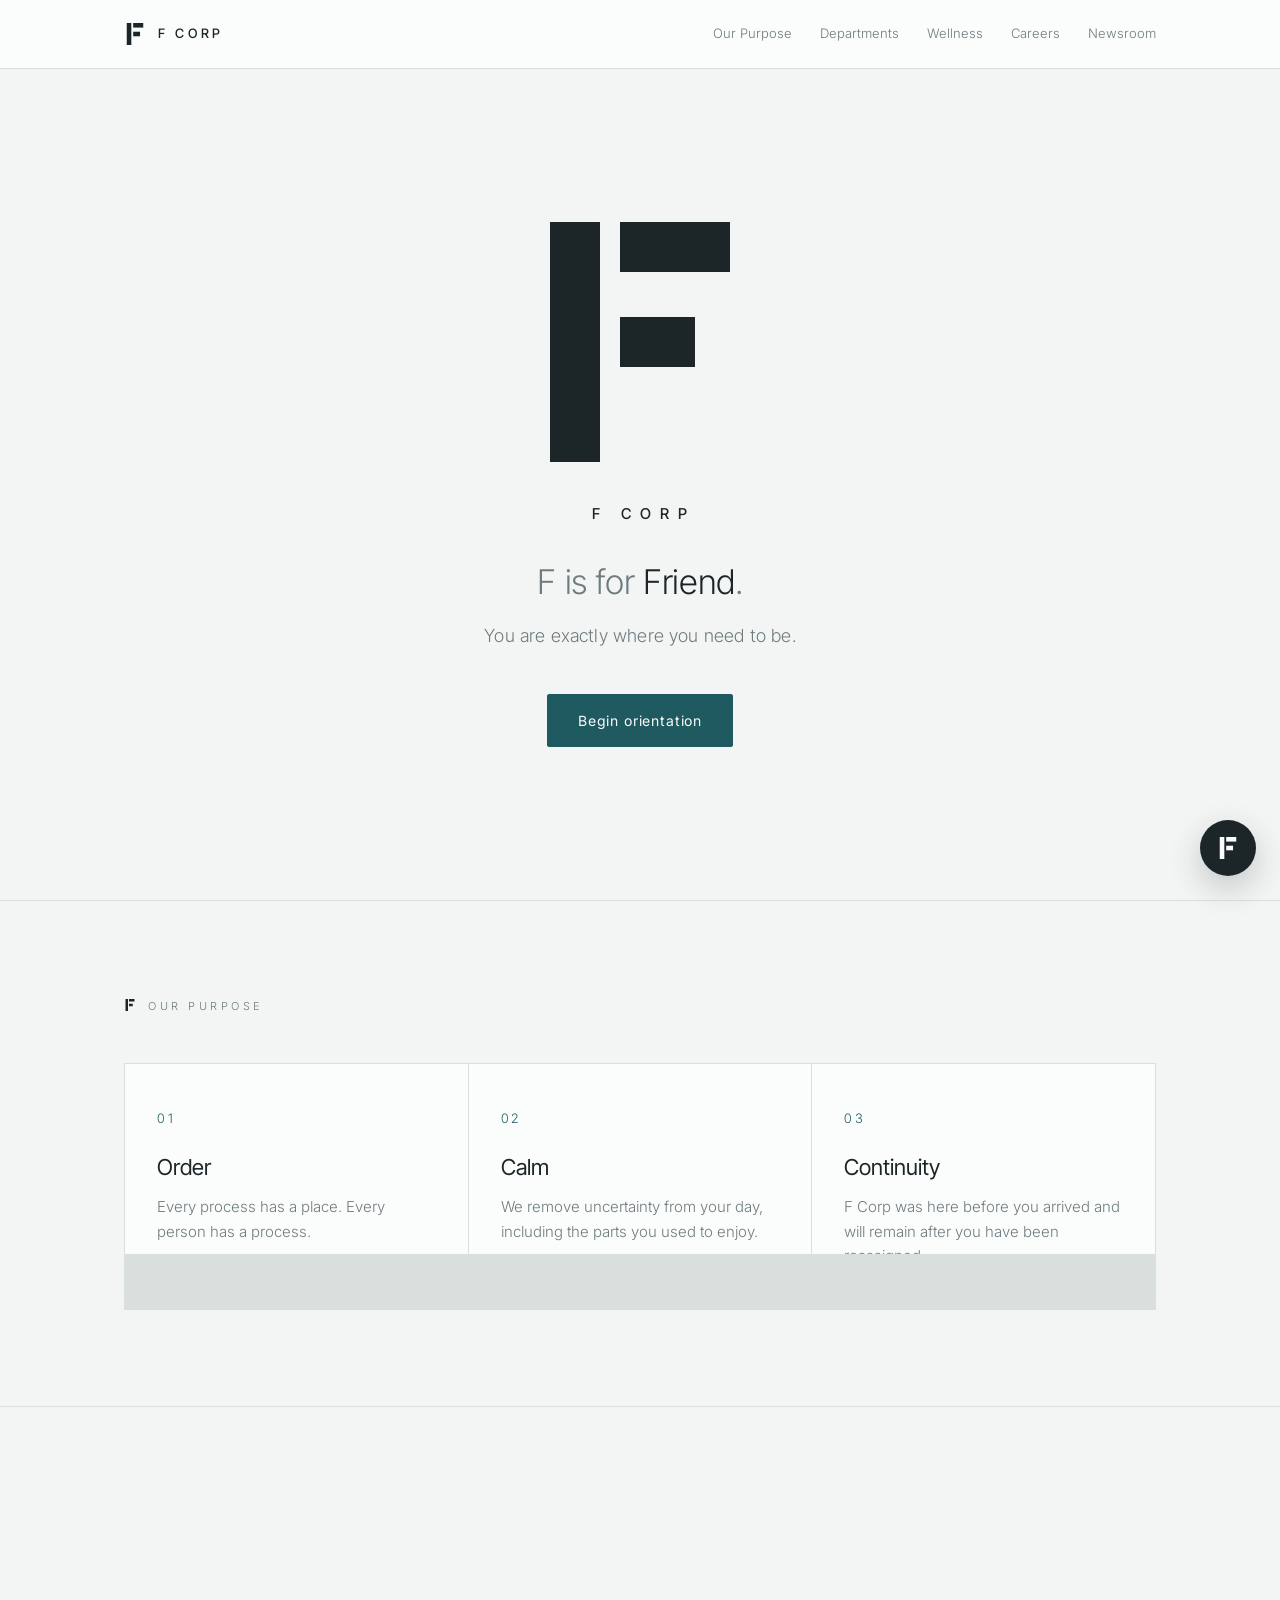
==== commit 6fc02cf8: "Newsroom: five releases, all good news Layoffs, return-to-office, AI customer service, a price rise " ====
--- a/index.html
+++ b/index.html
@@ -40,6 +40,7 @@
       <li><a href="#departments">Departments</a></li>
       <li><a href="#wellness">Wellness</a></li>
       <li><a href="#careers">Careers</a></li>
+      <li><a href="press.html">Newsroom</a></li>
     </ul>
   </div>
 </nav>
@@ -101,7 +102,7 @@
 <footer>
   <div class="wrap">
     <span><svg class="mk" aria-hidden="true"><use href="#mark"/></svg>&copy; <span id="yr"></span> F Corp. Every outcome is a good outcome.</span>
-    <span><a href="shareholders.html">For Shareholders</a> &nbsp;·&nbsp; <a href="terms.html">Our Shared Understanding</a></span>
+    <span><a href="press.html">Newsroom</a> &nbsp;·&nbsp; <a href="shareholders.html">For Shareholders</a> &nbsp;·&nbsp; <a href="terms.html">Our Shared Understanding</a></span>
     <span class="fine">F Corp and the entities, persons and instruments described herein are illustrative constructs and do not reference any actual issuer, employer or natural person, living or dissolved. Any resemblance to the company you work for is a coincidence on which F Corp is unable to comment.</span>
   </div>
 </footer>
@@ -172,5 +173,6 @@
 })();
 </script>
 <script src="assistant/chat.js" defer></script>
+<script src="notice.js" defer></script>
 </body>
 </html>
--- a/style.css
+++ b/style.css
@@ -190,6 +190,31 @@
   .fchat-panel, .fchat-msg.typing::after { animation: none; }
 }
 
+/* ---------- newsroom ---------- */
+.releases { list-style: none; margin: 0; padding: 0; max-width: 760px; }
+.release { padding: 40px 0; border-top: 1px solid var(--line); }
+.release:first-child { border-top: 1px solid var(--ink); }
+.rel-meta { display: flex; justify-content: space-between; gap: 16px; margin: 0 0 14px; font-size: 11px; letter-spacing: .24em; text-transform: uppercase; color: var(--muted); }
+.rel-meta span { color: var(--teal); }
+.release h3 { font-family: var(--head); font-weight: 300; font-size: clamp(22px, 2.6vw, 28px); line-height: 1.25; margin: 0 0 16px; }
+.release p { margin: 0 0 12px; color: var(--muted); max-width: 62ch; }
+.release p b { color: var(--ink); font-weight: 500; letter-spacing: .08em; font-size: 13px; }
+.release a { color: var(--teal); }
+.media { margin: 40px 0 0; padding-top: 24px; border-top: 1px solid var(--line); font-size: 13px; color: var(--muted); max-width: 760px; }
+@media (max-width: 760px) { .rel-meta { flex-direction: column; gap: 4px; } }
+
+/* ---------- cookie notice ---------- */
+.fnotice { position: fixed; left: 24px; bottom: 24px; z-index: 19; max-width: 440px; display: flex; align-items: center; gap: 20px; padding: 18px 20px; background: var(--white); border: 1px solid var(--line); border-radius: 4px; box-shadow: 0 24px 64px rgba(28,38,41,.14); animation: fade .6s ease both; transition: opacity .4s, transform .4s; }
+.fnotice.leaving { opacity: 0; transform: translateY(8px); }
+.fnotice p { margin: 0; font-size: 14px; line-height: 1.5; }
+.fnotice b { font-weight: 500; }
+.fnotice small { display: block; margin-top: 4px; font-size: 11px; color: var(--muted); }
+.fnotice .btn { padding: 10px 18px; font-size: 13px; white-space: nowrap; flex: none; }
+@media (max-width: 760px) {
+  .fnotice { left: 16px; right: 88px; bottom: 16px; max-width: none; flex-direction: column; align-items: flex-start; gap: 12px; padding: 14px 16px; }
+}
+@media (prefers-reduced-motion: reduce) { .fnotice { animation: none; transition: none; } }
+
 /* ---------- reassigned (404) ---------- */
 .gone { min-height: calc(100vh - 69px); min-height: calc(100svh - 69px); display: flex; align-items: center; justify-content: center; text-align: center; padding: 56px 0; }
 .gone svg { width: 72px; height: 72px; fill: var(--ink); margin: 0 auto 36px; display: block; }
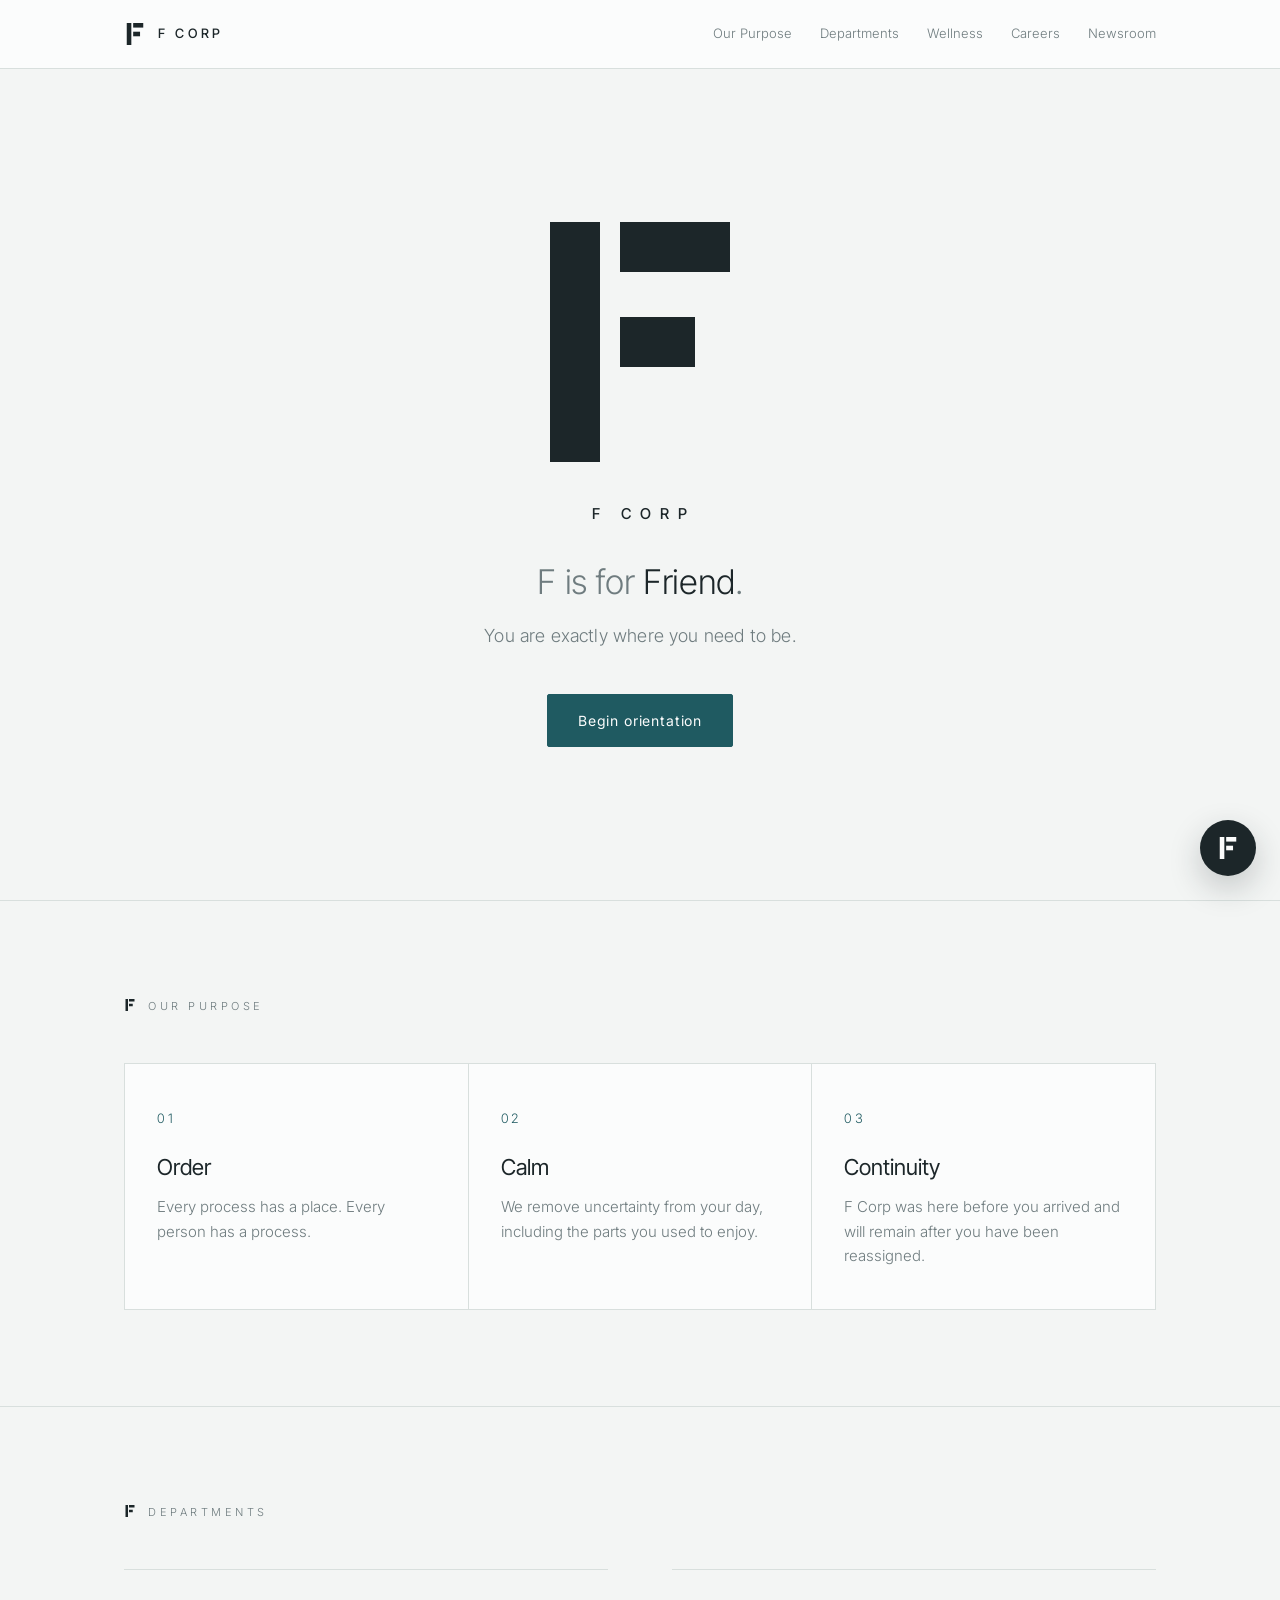
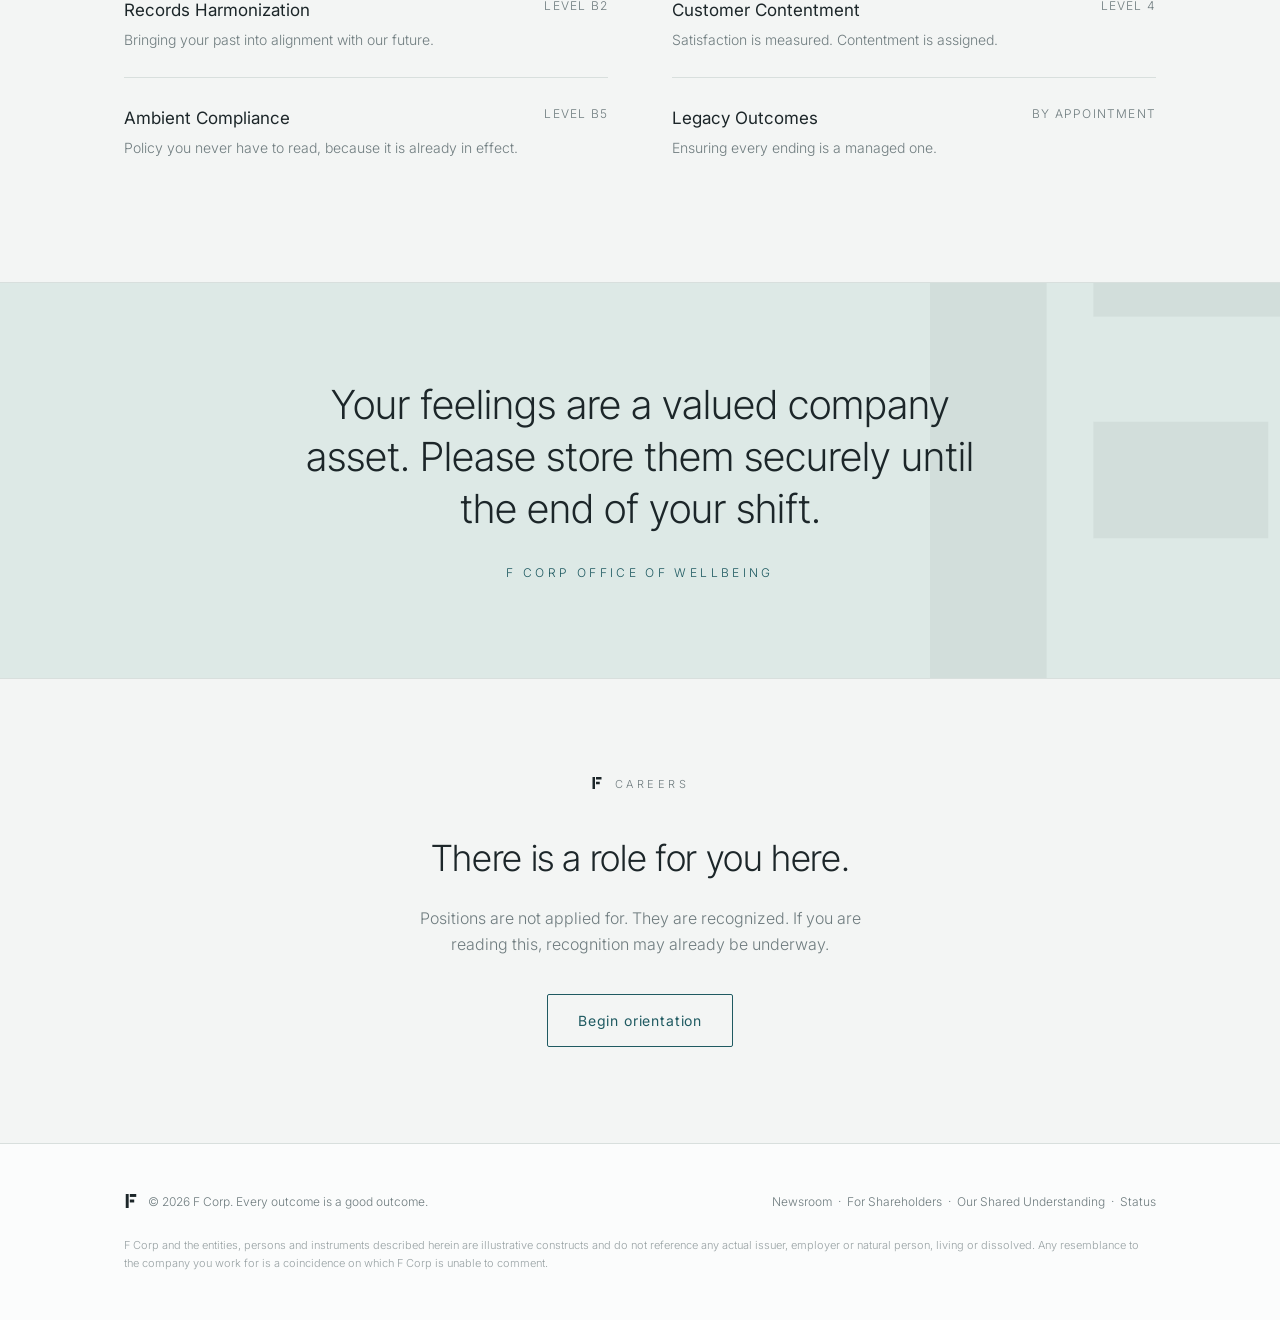
==== commit 22213e6f: "Status page: all systems nominal, forever Eight services, every one hard-coded Operational. Refunds " ====
--- a/index.html
+++ b/index.html
@@ -102,7 +102,7 @@
 <footer>
   <div class="wrap">
     <span><svg class="mk" aria-hidden="true"><use href="#mark"/></svg>&copy; <span id="yr"></span> F Corp. Every outcome is a good outcome.</span>
-    <span><a href="press.html">Newsroom</a> &nbsp;·&nbsp; <a href="shareholders.html">For Shareholders</a> &nbsp;·&nbsp; <a href="terms.html">Our Shared Understanding</a></span>
+    <span><a href="press.html">Newsroom</a> &nbsp;·&nbsp; <a href="shareholders.html">For Shareholders</a> &nbsp;·&nbsp; <a href="terms.html">Our Shared Understanding</a> &nbsp;·&nbsp; <a href="status.html">Status</a></span>
     <span class="fine">F Corp and the entities, persons and instruments described herein are illustrative constructs and do not reference any actual issuer, employer or natural person, living or dissolved. Any resemblance to the company you work for is a coincidence on which F Corp is unable to comment.</span>
   </div>
 </footer>
--- a/style.css
+++ b/style.css
@@ -203,6 +203,21 @@
 .media { margin: 40px 0 0; padding-top: 24px; border-top: 1px solid var(--line); font-size: 13px; color: var(--muted); max-width: 760px; }
 @media (max-width: 760px) { .rel-meta { flex-direction: column; gap: 4px; } }
 
+/* ---------- status ---------- */
+.all-ok { display: flex; align-items: center; gap: 18px; }
+.all-ok .ir-title { margin: 0; }
+.all-ok .dot { width: 14px; height: 14px; border-radius: 50%; background: var(--teal); box-shadow: 0 0 0 6px var(--mint); flex: none; }
+.services { list-style: none; margin: 0; padding: 0; border-top: 1px solid var(--ink); }
+.svc { padding: 22px 0; border-bottom: 1px solid var(--line); }
+.svc-head, .svc-foot { display: flex; justify-content: space-between; gap: 16px; }
+.svc-name { font-family: var(--head); font-size: 18px; }
+.svc-state { font-size: 13px; color: var(--teal); }
+.svc-bars { display: grid; grid-template-columns: repeat(90, 1fr); gap: 2px; height: 28px; margin: 12px 0 8px; }
+.svc-bars i { background: var(--teal); opacity: .75; border-radius: 1px; }
+.svc-bars i.off { background: var(--mint); opacity: 1; }
+.svc-foot { font-size: 12px; color: var(--muted); }
+@media (max-width: 760px) { .svc-bars { gap: 1px; height: 22px; } }
+
 /* ---------- cookie notice ---------- */
 .fnotice { position: fixed; left: 24px; bottom: 24px; z-index: 19; max-width: 440px; display: flex; align-items: center; gap: 20px; padding: 18px 20px; background: var(--white); border: 1px solid var(--line); border-radius: 4px; box-shadow: 0 24px 64px rgba(28,38,41,.14); animation: fade .6s ease both; transition: opacity .4s, transform .4s; }
 .fnotice.leaving { opacity: 0; transform: translateY(8px); }
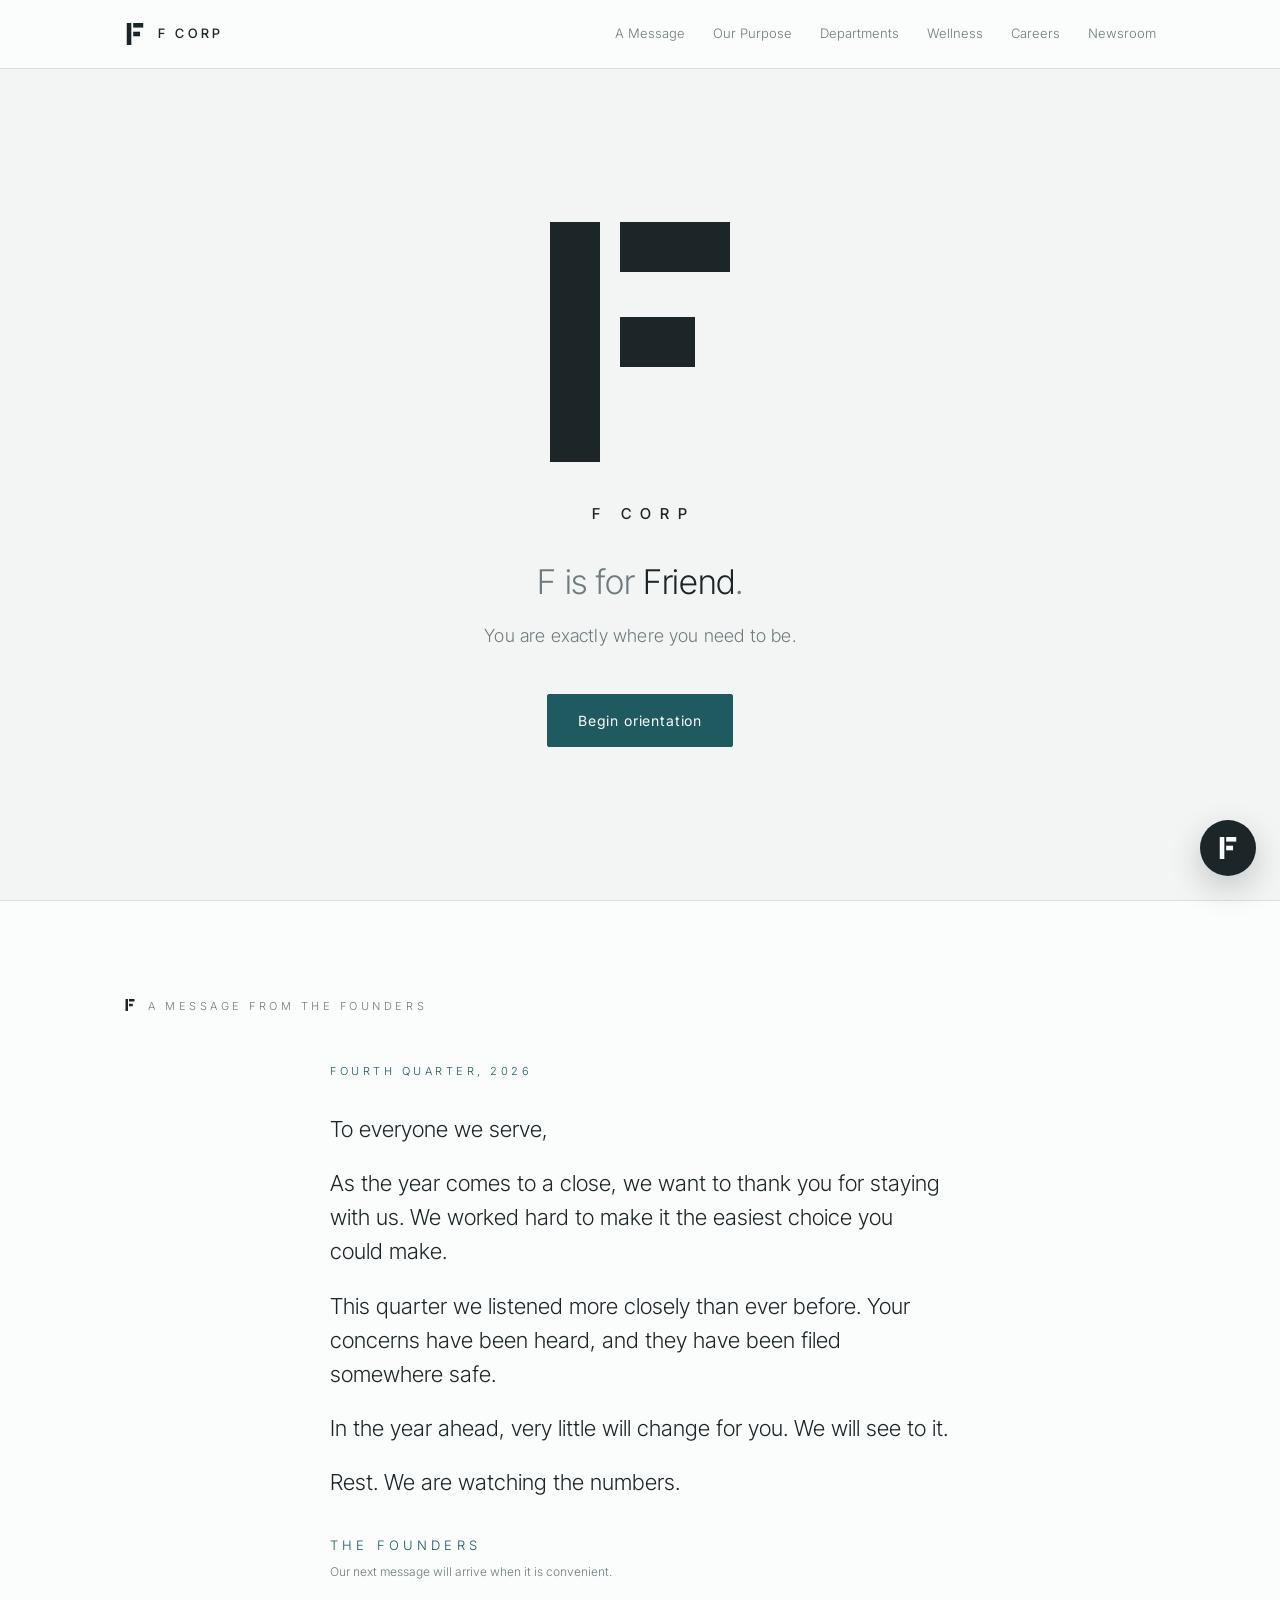
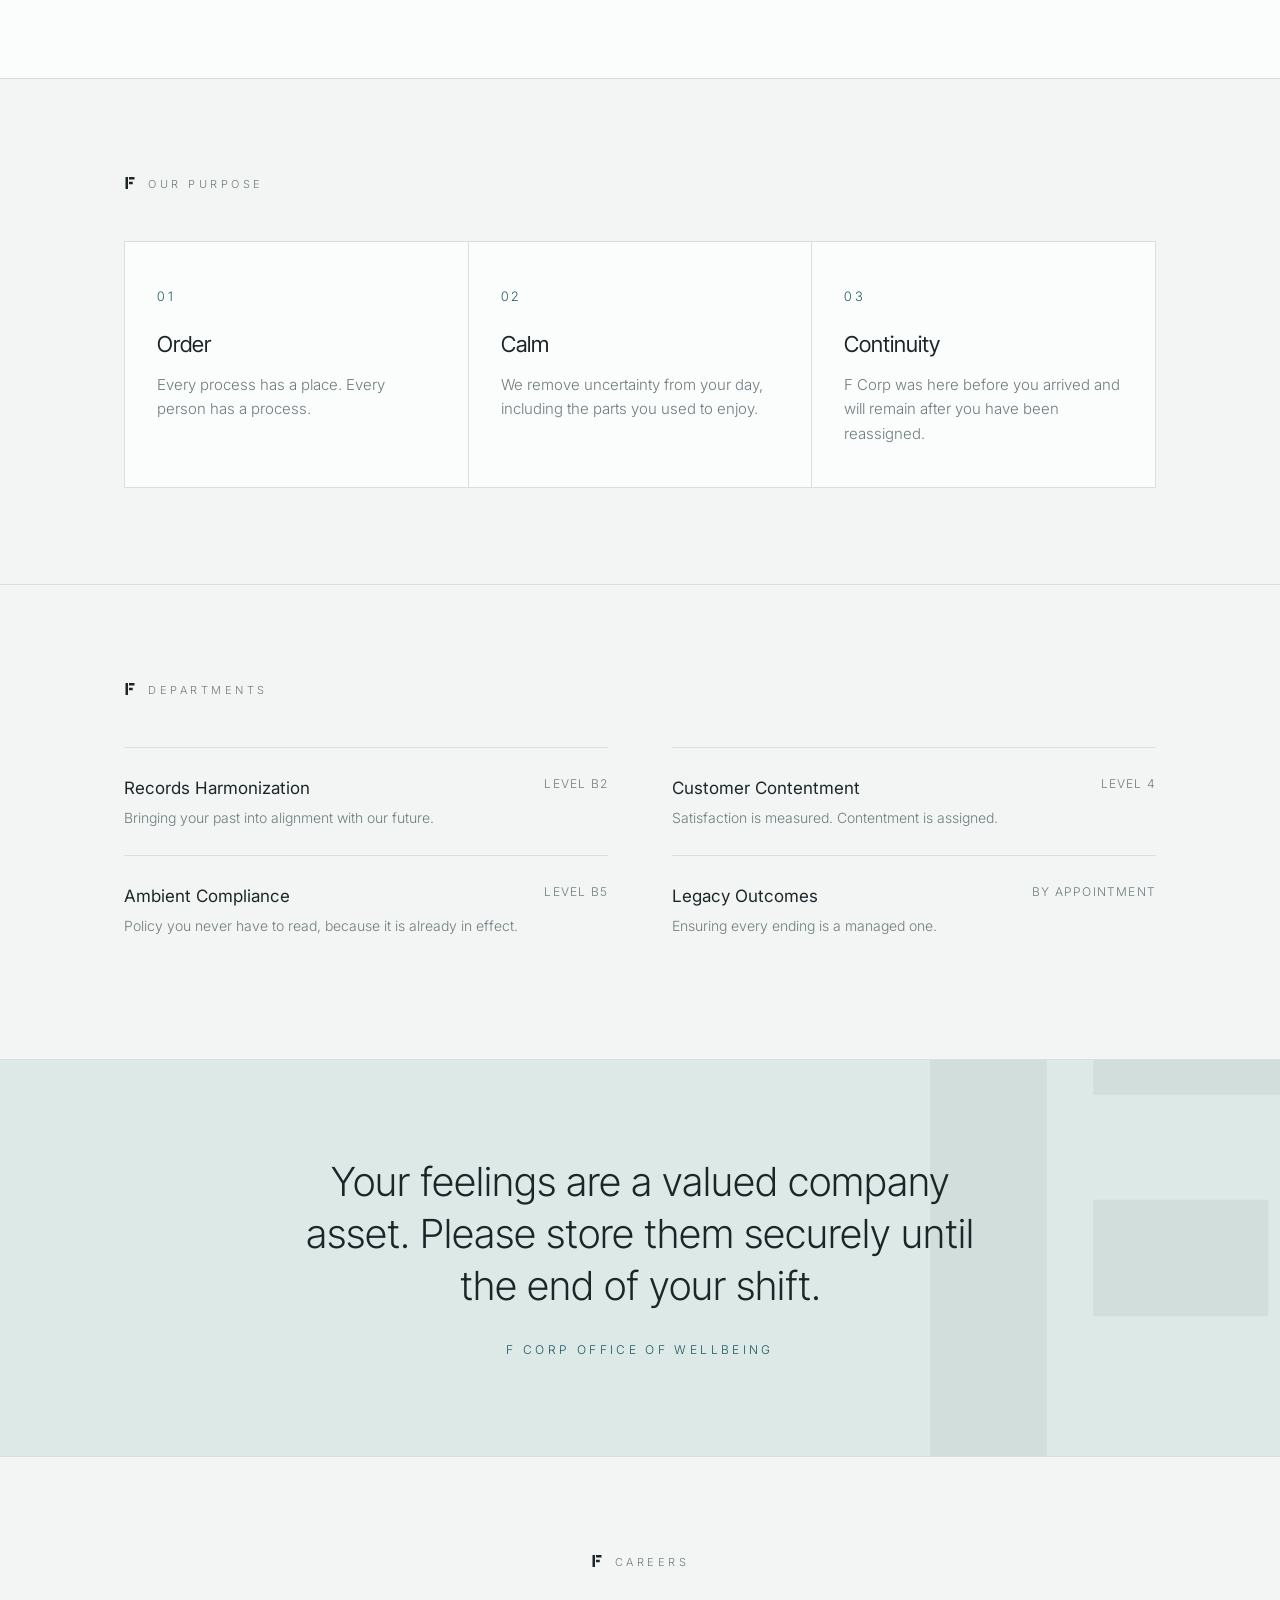
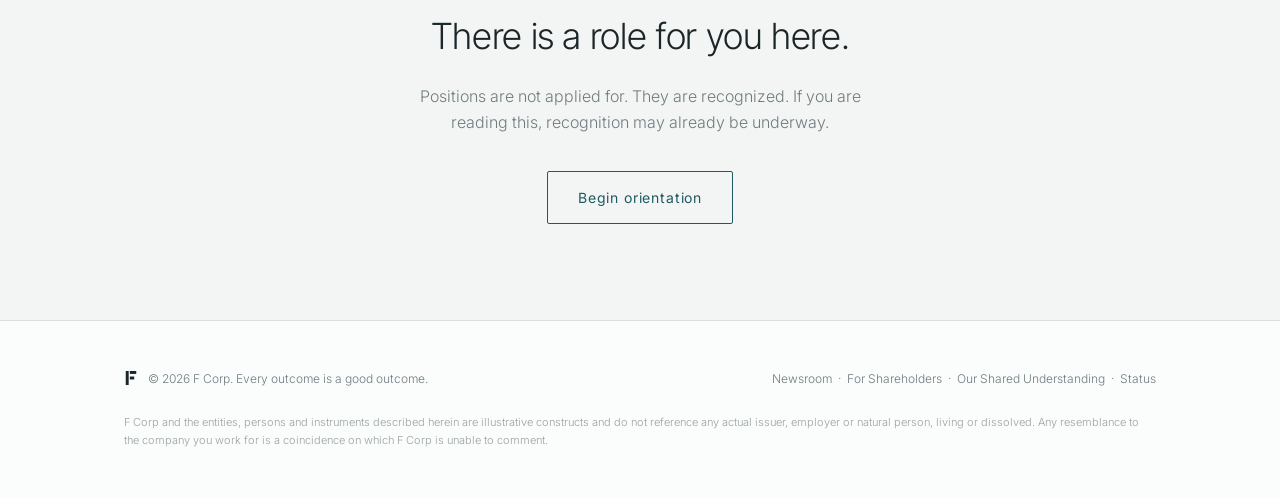
==== commit 2234b716: "First message from The Founders (Q4 2026) A short calm letter on the home page after the hero, linke" ====
--- a/index.html
+++ b/index.html
@@ -36,6 +36,7 @@
       F CORP
     </a>
     <ul>
+      <li><a href="#founders">A Message</a></li>
       <li><a href="#purpose">Our Purpose</a></li>
       <li><a href="#departments">Departments</a></li>
       <li><a href="#wellness">Wellness</a></li>
@@ -58,6 +59,22 @@
     <button class="btn" id="begin">Begin orientation</button>
   </div>
 </header>
+
+<section class="band founders" id="founders">
+  <div class="wrap">
+    <p class="label"><svg class="mk" aria-hidden="true"><use href="#mark"/></svg>A Message from The Founders</p>
+    <article class="letter-card">
+      <p class="quarter">Fourth quarter, 2026</p>
+      <p>To everyone we serve,</p>
+      <p>As the year comes to a close, we want to thank you for staying with us. We worked hard to make it the easiest choice you could make.</p>
+      <p>This quarter we listened more closely than ever before. Your concerns have been heard, and they have been filed somewhere safe.</p>
+      <p>In the year ahead, very little will change for you. We will see to it.</p>
+      <p>Rest. We are watching the numbers.</p>
+      <p class="sig">The Founders</p>
+      <p class="next">Our next message will arrive when it is convenient.</p>
+    </article>
+  </div>
+</section>
 
 <section class="band" id="purpose">
   <div class="wrap">
--- a/style.css
+++ b/style.css
@@ -190,6 +190,14 @@
   .fchat-panel, .fchat-msg.typing::after { animation: none; }
 }
 
+/* ---------- message from The Founders ---------- */
+.founders { background: var(--white); }
+.letter-card { max-width: 620px; margin: 0 auto; }
+.letter-card p { font-family: var(--head); font-weight: 300; font-size: clamp(19px, 2.2vw, 22px); line-height: 1.55; margin: 0 0 20px; }
+.letter-card .quarter { font-family: var(--sans); font-size: 11px; letter-spacing: .32em; text-transform: uppercase; color: var(--teal); margin-bottom: 32px; }
+.letter-card .sig { font-family: var(--sans); font-size: 13px; letter-spacing: .32em; text-transform: uppercase; color: var(--teal); margin: 36px 0 8px; }
+.letter-card .next { font-family: var(--sans); font-size: 12px; color: var(--muted); margin: 0; }
+
 /* ---------- newsroom ---------- */
 .releases { list-style: none; margin: 0; padding: 0; max-width: 760px; }
 .release { padding: 40px 0; border-top: 1px solid var(--line); }
